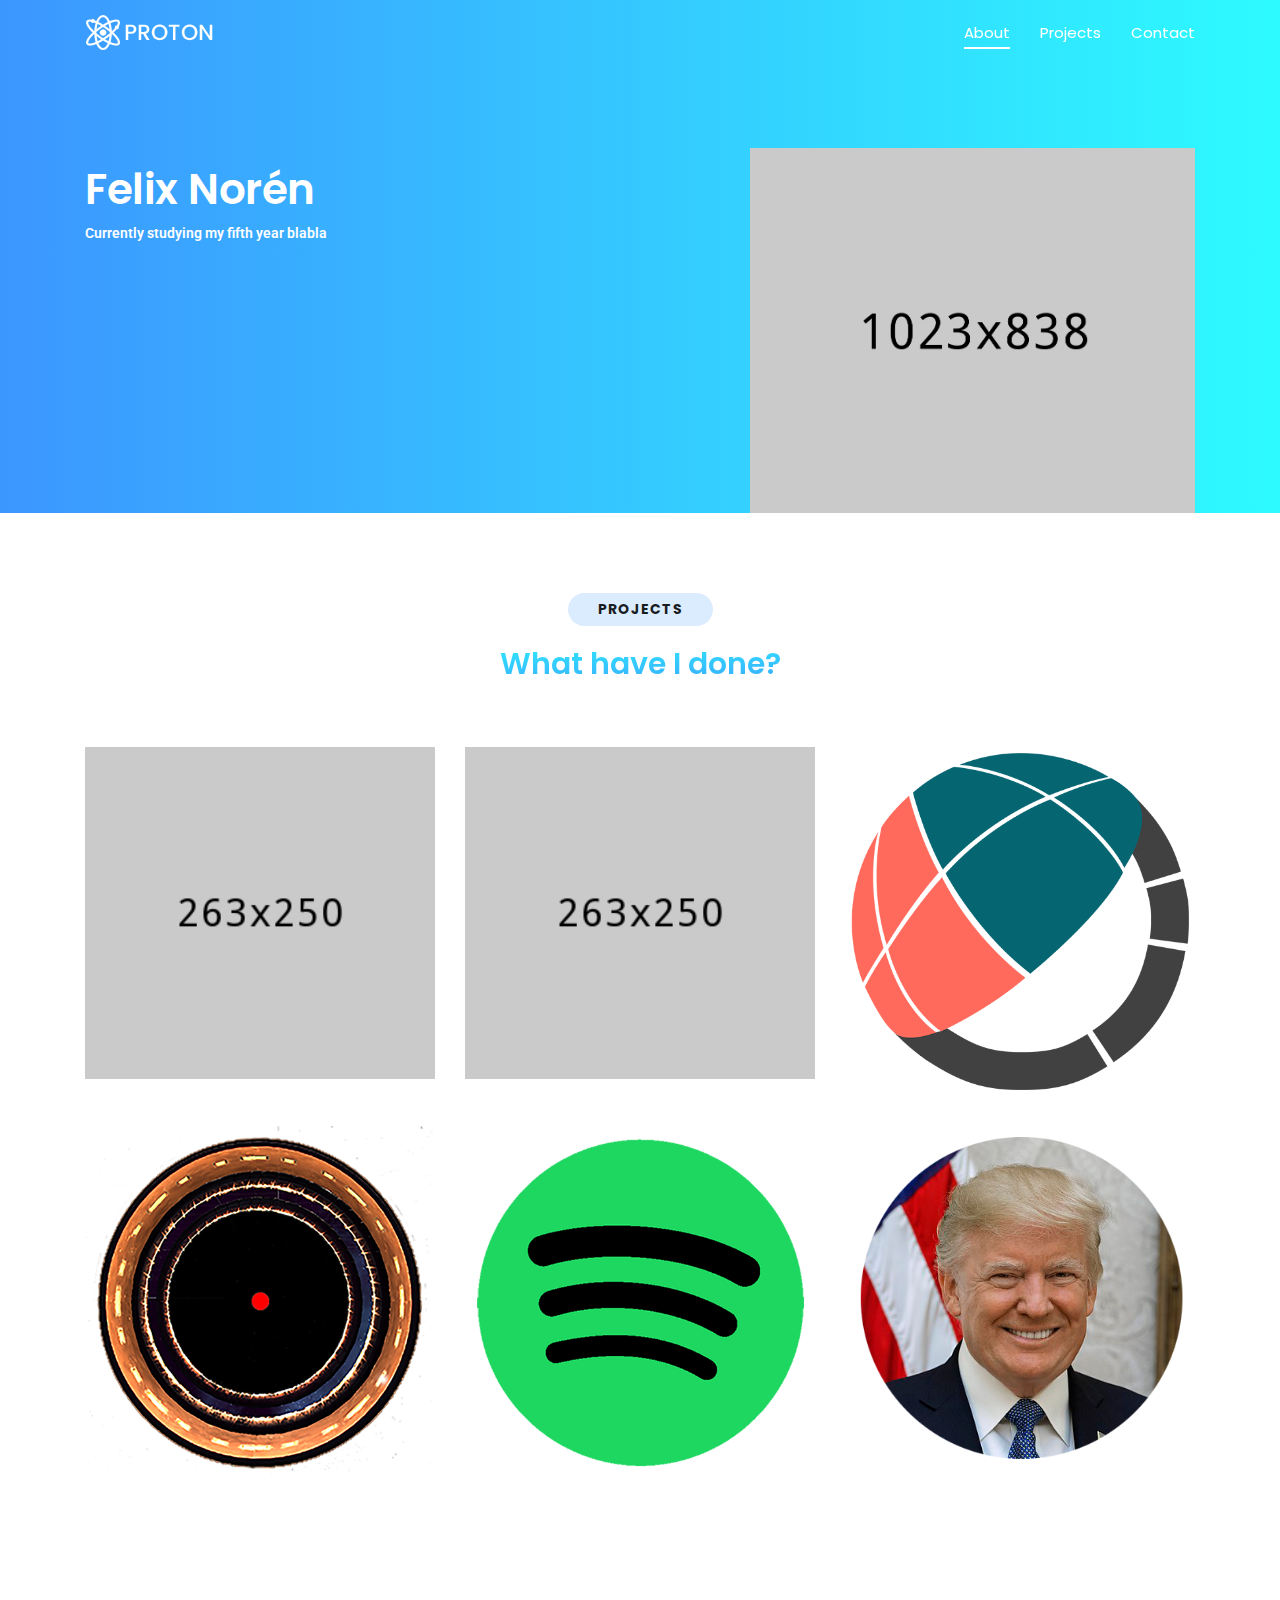
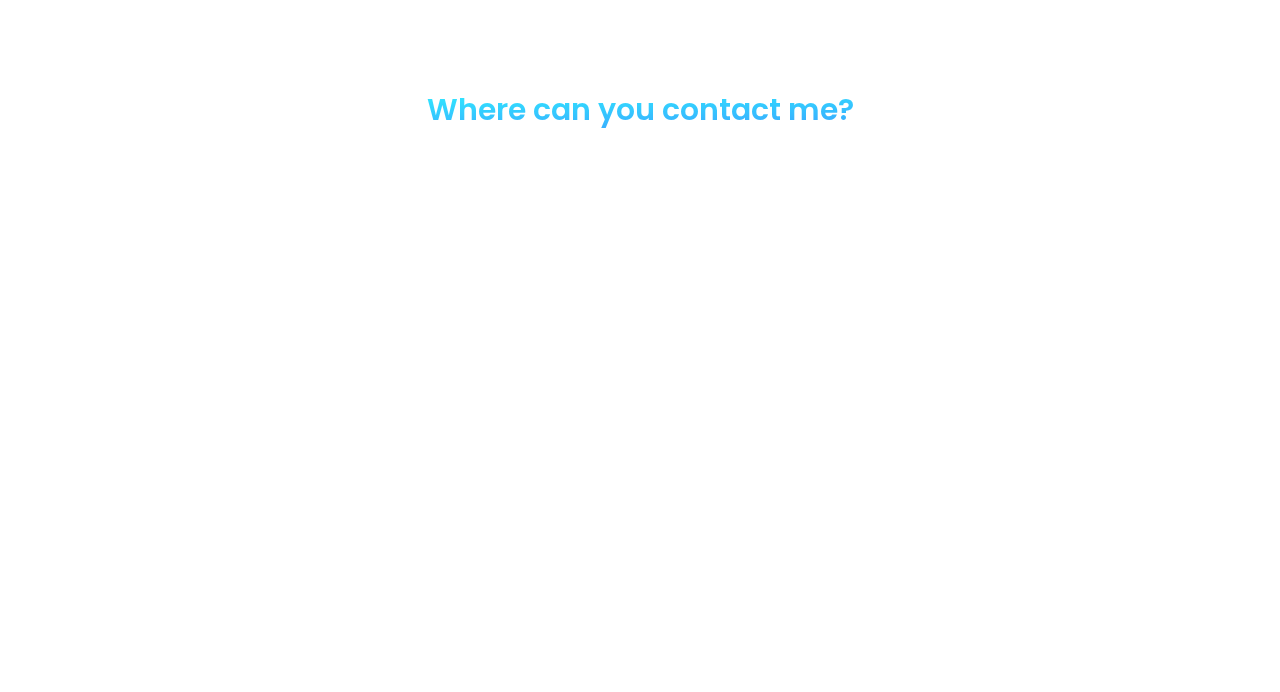
==== index.html @ ae4dd7c2 "First commit" ====
<!DOCTYPE html>
<html lang="en">
  <head>
    <!-- Required meta tags -->
    <meta charset="utf-8">
    <meta name="viewport" content="width=device-width, initial-scale=1, shrink-to-fit=no">
    <meta name="keywords" content="Bootstrap, Landing page, Template, Registration, Landing">
    <meta name="viewport" content="width=device-width, initial-scale=1, maximum-scale=1">
    <meta name="author" content="Grayrids">
    <title>Proton - Bootstrap 4 Template</title>

    <!-- Bootstrap CSS -->
    <link rel="stylesheet" href="css/bootstrap.min.css">
    <link rel="stylesheet" href="css/line-icons.css">
    <link rel="stylesheet" href="css/owl.carousel.css">
    <link rel="stylesheet" href="css/owl.theme.css">
    <link rel="stylesheet" href="css/animate.css">
    <link rel="stylesheet" href="css/magnific-popup.css">
    <link rel="stylesheet" href="css/nivo-lightbox.css">
    <link rel="stylesheet" href="css/main.css">    
    <link rel="stylesheet" href="css/responsive.css">

  </head>
  
  <body>

    <!-- Header Section Start -->
    <header id="home" class="hero-area">    
      <div class="overlay"></div>
      <nav class="navbar navbar-expand-md bg-inverse fixed-top scrolling-navbar">
        <div class="container">
          <a href="index.html" class="navbar-brand"><img src="img/logo.png" alt=""></a>       
          <button class="navbar-toggler" type="button" data-toggle="collapse" data-target="#navbarCollapse" aria-controls="navbarCollapse" aria-expanded="false" aria-label="Toggle navigation">
            <i class="lni-menu"></i>
          </button>
          <div class="collapse navbar-collapse" id="navbarCollapse">
            <ul class="navbar-nav mr-auto w-100 justify-content-end">
              <li class="nav-item">
                <a class="nav-link page-scroll" href="#home">About</a>
              </li>  
              <li class="nav-item">
                <a class="nav-link page-scroll" href="#projects">Projects</a>
              </li>                            
              <li class="nav-item">
                <a class="nav-link page-scroll" href="#contact">Contact</a>
              </li>       
            </ul>
          </div>
        </div>
      </nav>  
      <div class="container">      
        <div class="row space-100">
          <div class="col-lg-7 col-md-12 col-xs-12">
            <div class="contents">
              <h2 class="head-title">Felix Norén
              <p>Currently studying my fifth year blabla</p>
            </div>
          </div>
          <div class="col-lg-5 col-md-12 col-xs-12">
            <div class="intro-img">
              <img src="img/intro.png" alt="">
            </div>            
          </div>
        </div> 
      </div>             
    </header>
    <!-- Header Section End -->

    <!-- project section Start -->
    <section id="projects" class="section">
      <div class="container">
        <div class="section-header">   
          <p class="btn btn-subtitle wow fadeInDown" data-wow-delay="0.2s">Projects</p>       
          <h2 class="section-title">What have I done?</h2>
        </div>
        <div class="row">
          <div class="col-lg-4 col-md-6 col-xs-12">
            <div class="single-project">
              <div class="project-thumb">
                <img src="img/project/project1.jpg" alt="">
              </div>
              <div class="project-details">
                <h4 class="project-title">Smartlog</h4>
              </div>
            </div>
          </div>
          <div class="col-lg-4 col-md-6 col-xs-12">
            <div class="single-project">
              <div class="project-thumb">
                <img src="img/project/project2.jpg" alt="">
              </div>
              <div class="project-details">
                  <h4 class="project-title">Zephyrus</h4>
                  <p>Front-end Developer</p>
              </div>
            </div>
          </div>
          <div class="col-lg-4 col-md-6 col-xs-12">
            <div class="single-project">
              <div class="project-thumb">
                <img src="img/project/missionemission.png" alt="">
              </div>
              <div class="project-details">
                <div class="project-inner">                  
                  <h4 class="project-title">Mission Emission</h4>
                  <p>UI/UX Designer</p>
                </div>
              </div>
            </div>
          </div>
          <div class="col-lg-4 col-md-6 col-xs-12">
              <div class="single-project">
                <div class="project-thumb">
                  <img src="img/project/univrse.png" alt="">
                </div>
                <div class="project-details">
                  <div class="project-inner">
                    <h4 class="project-title">UniVRse</h4>
                    <p>Digital Marketer</p>
                  </div>
                </div>
              </div>
            </div>
          <div class="col-lg-4 col-md-6 col-xs-12">
            <div class="single-project">
              <div class="project-thumb">
                <img src="img/project/spotify.png" alt="">
              </div>
              <div class="project-details">
                <h4 class="project-title">Spotify Groups</h4>
              </div>
            </div>
          </div>
          <div class="col-lg-4 col-md-6 col-xs-12">
            <div class="single-project">
              <div class="project-thumb">
                <img src="img/project/trump.png" alt="">
              </div>
              <div class="project-details">
                <h4 class="project-title">Trump or Dump</h4>
                <p class="project-date">2018</p>
              </div>
            </div>
          </div>
        </div>
      </div>
    </section>
    <!-- project section End -->

    <!-- Services Section Start -->
    <section id="contact" class="section">
      <div class="container">
        <div class="section-header">   
          <p class="btn btn-subtitle wow fadeInDown" data-wow-delay="0.2s">Contact</p>       
          <h2 class="section-title">Where can you contact me?</h2>
        </div>
        <div class="row">
          <div class="col-lg-4 col-md-6 col-xs-12">
            <div class="services-item wow fadeInDown" data-wow-delay="0.2s">
              <div class="icon">
                <i class="lni-star"></i>
              </div>
              <h4>Easy to Use</h4>
              <p>Appropriately implement one-to-one catalysts for change vis-a-vis wireless catalysts for change. Enthusiastically.</p>
            </div>
          </div>
          <div class="col-lg-4 col-md-6 col-xs-12">
            <div class="services-item wow fadeInDown" data-wow-delay="0.4s">
              <div class="icon">
                <i class="lni-pie-chart"></i>
              </div>
              <h4>Business Analysis</h4>
              <p>Appropriately implement one-to-one catalysts for change vis-a-vis wireless catalysts for change. Enthusiastically.</p>
            </div>
          </div>
          <div class="col-lg-4 col-md-6 col-xs-12">
            <div class="services-item wow fadeInDown" data-wow-delay="0.6s">
              <div class="icon">
                <i class="lni-shield"></i>
              </div>
              <h4>Robust Security</h4>
              <p>Appropriately implement one-to-one catalysts for change vis-a-vis wireless catalysts for change. Enthusiastically.</p>
            </div>
          </div>
          <div class="col-lg-4 col-md-6 col-xs-12">
            <div class="services-item wow fadeInDown" data-wow-delay="0.8s">
              <div class="icon">
                <i class="lni-cog"></i>
              </div>
              <h4>Tons of Options</h4>
              <p>Appropriately implement one-to-one catalysts for change vis-a-vis wireless catalysts for change. Enthusiastically.</p>
            </div>
          </div>
          <div class="col-lg-4 col-md-6 col-xs-12">
            <div class="services-item wow fadeInDown" data-wow-delay="1s">
              <div class="icon">
                <i class="lni-cloud-download"></i>
              </div>
              <h4>Free Updates</h4>
              <p>Appropriately implement one-to-one catalysts for change vis-a-vis wireless catalysts for change. Enthusiastically.</p>
            </div>
          </div>
          <div class="col-lg-4 col-md-6 col-xs-12">
            <div class="services-item wow fadeInDown" data-wow-delay="1.2s">
              <div class="icon">
                <i class="lni-headphone-alt"></i>
              </div>
              <h4>24/7 Support</h4>
              <p>Appropriately implement one-to-one catalysts for change vis-a-vis wireless catalysts for change. Enthusiastically.</p>
            </div>
          </div>
        </div>
      </div>
    </section>

    <footer>

      <section class="footer-Content">
        <div class="container">
          <div class="row">
            
          </div>
        </div>
      </section>
    </footer>
 
    <a href="#" class="back-to-top">
      <i class="lni-chevron-up"></i>
    </a> 

    <!-- Preloader -->
    <div id="preloader">
      <div class="loader" id="loader-1"></div>
    </div>
    <!-- End Preloader -->

    <!-- jQuery first, then Tether, then Bootstrap JS. -->
    <script src="js/jquery-min.js"></script>
    <script src="js/popper.min.js"></script>
    <script src="js/bootstrap.min.js"></script>
    <script src="js/owl.carousel.js"></script> 
    <script src="js/jquery.mixitup.js"></script>       
    <script src="js/jquery.nav.js"></script>    
    <script src="js/scrolling-nav.js"></script>    
    <script src="js/jquery.easing.min.js"></script>     
    <script src="js/wow.js"></script>   
    <script src="js/jquery.counterup.min.js"></script>     
    <script src="js/nivo-lightbox.js"></script>     
    <script src="js/jquery.magnific-popup.min.js"></script>     
    <script src="js/waypoints.min.js"></script>     
    <script src="js/form-validator.min.js"></script>
    <script src="js/contact-form-script.js"></script>   
    <script src="js/main.js"></script>
    
  </body>
</html>
---- css/line-icons.css ----
@font-face {
  font-family: 'LineIcons';
  src:  url('../fonts/LineIcons.eot?ibaccn');
  src:  url('../fonts/LineIcons.eot?ibaccn#iefix') format('embedded-opentype'),
    url('../fonts/LineIcons.ttf?ibaccn') format('truetype'),
    url('../fonts/LineIcons.woff?ibaccn') format('woff'),
    url('../fonts/LineIcons.svg?ibaccn#LineIcons') format('svg');
  font-weight: normal;
  font-style: normal;
}

[class^="lni-"], [class*=" lni-"] {
  /* use !important to prevent issues with browser extensions that change fonts */
  font-family: 'LineIcons' !important;
  speak: none;
  font-style: normal;
  font-weight: normal;
  font-variant: normal;
  text-transform: none;
  line-height: 1;

  /* Better Font Rendering =========== */
  -webkit-font-smoothing: antialiased;
  -moz-osx-font-smoothing: grayscale;
}

.lni-add-files:before {
  content: "\e900";
}
.lni-agenda:before {
  content: "\e901";
}
.lni-alarm-clock:before {
  content: "\e902";
}
.lni-alarm:before {
  content: "\e903";
}
.lni-amazon:before {
  content: "\e904";
}
.lni-amex:before {
  content: "\e905";
}
.lni-anchor:before {
  content: "\e906";
}
.lni-android:before {
  content: "\e907";
}
.lni-angle-double-down:before {
  content: "\e908";
}
.lni-angle-double-left:before {
  content: "\e909";
}
.lni-angle-double-right:before {
  content: "\e90a";
}
.lni-angle-double-up:before {
  content: "\e90b";
}
.lni-apartment:before {
  content: "\e90c";
}
.lni-apple:before {
  content: "\e90d";
}
.lni-archive:before {
  content: "\e90e";
}
.lni-arrow-down-circle:before {
  content: "\e90f";
}
.lni-arrow-down:before {
  content: "\e910";
}
.lni-arrow-left-circle:before {
  content: "\e911";
}
.lni-arrow-left:before {
  content: "\e912";
}
.lni-arrow-right-circle:before {
  content: "\e913";
}
.lni-arrow-right:before {
  content: "\e914";
}
.lni-arrow-top-left:before {
  content: "\e915";
}
.lni-arrow-top-right:before {
  content: "\e916";
}
.lni-arrow-up-circle:before {
  content: "\e917";
}
.lni-arrow-up:before {
  content: "\e918";
}
.lni-arrows-horizontal:before {
  content: "\e919";
}
.lni-arrows-vertical:before {
  content: "\e91a";
}
.lni-ban:before {
  content: "\e91b";
}
.lni-bar-chart:before {
  content: "\e91c";
}
.lni-basketball:before {
  content: "\e91d";
}
.lni-behance:before {
  content: "\e91e";
}
.lni-bi-cycle:before {
  content: "\e91f";
}
.lni-bitbucket:before {
  content: "\e920";
}
.lni-bitcoin:before {
  content: "\e921";
}
.lni-blackboard:before {
  content: "\e922";
}
.lni-bluetooth:before {
  content: "\e923";
}
.lni-bold:before {
  content: "\e924";
}
.lni-bolt-alt:before {
  content: "\e925";
}
.lni-bolt:before {
  content: "\e926";
}
.lni-book:before {
  content: "\e927";
}
.lni-bookmark-alt:before {
  content: "\e928";
}
.lni-bookmark:before {
  content: "\e929";
}
.lni-briefcase:before {
  content: "\e92a";
}
.lni-brush-alt:before {
  content: "\e92b";
}
.lni-brush:before {
  content: "\e92c";
}
.lni-bubble:before {
  content: "\e92d";
}
.lni-bug:before {
  content: "\e92e";
}
.lni-bulb:before {
  content: "\e92f";
}
.lni-bullhorn:before {
  content: "\e930";
}
.lni-bus:before {
  content: "\e931";
}
.lni-calendar:before {
  content: "\e932";
}
.lni-camera:before {
  content: "\e933";
}
.lni-car:before {
  content: "\e934";
}
.lni-cart-full:before {
  content: "\e935";
}
.lni-cart:before {
  content: "\e936";
}
.lni-check-box:before {
  content: "\e937";
}
.lni-check-mark-circle:before {
  content: "\e938";
}
.lni-chevron-down-circle:before {
  content: "\e939";
}
.lni-chevron-down:before {
  content: "\e93a";
}
.lni-chevron-left-circle:before {
  content: "\e93b";
}
.lni-chevron-left:before {
  content: "\e93c";
}
.lni-chevron-right-circle:before {
  content: "\e93d";
}
.lni-chevron-right:before {
  content: "\e93e";
}
.lni-chevron-up-circle:before {
  content: "\e93f";
}
.lni-chevron-up:before {
  content: "\e940";
}
.lni-chrome:before {
  content: "\e941";
}
.lni-circle-minus:before {
  content: "\e942";
}
.lni-clipboard:before {
  content: "\e943";
}
.lni-close:before {
  content: "\e944";
}
.lni-cloud-check:before {
  content: "\e945";
}
.lni-cloud-download:before {
  content: "\e946";
}
.lni-cloud-sync:before {
  content: "\e947";
}
.lni-cloud-upload:before {
  content: "\e948";
}
.lni-cloud:before {
  content: "\e949";
}
.lni-code:before {
  content: "\e94a";
}
.lni-coffee-cup:before {
  content: "\e94b";
}
.lni-cog:before {
  content: "\e94c";
}
.lni-color-pallet:before {
  content: "\e94d";
}
.lni-comment-reply-alt:before {
  content: "\e94e";
}
.lni-comments-alt:before {
  content: "\e94f";
}
.lni-comments:before {
  content: "\e950";
}
.lni-construction:before {
  content: "\e951";
}
.lni-control-panel:before {
  content: "\e952";
}
.lni-crop:before {
  content: "\e953";
}
.lni-cross-circle:before {
  content: "\e954";
}
.lni-crown:before {
  content: "\e955";
}
.lni-css3:before {
  content: "\e956";
}
.lni-cup:before {
  content: "\e957";
}
.lni-cut:before {
  content: "\e958";
}
.lni-dashboard:before {
  content: "\e959";
}
.lni-database:before {
  content: "\e95a";
}
.lni-dinner:before {
  content: "\e95b";
}
.lni-direction-alt:before {
  content: "\e95c";
}
.lni-direction-ltr:before {
  content: "\e95d";
}
.lni-direction-rtl:before {
  content: "\e95e";
}
.lni-direction:before {
  content: "\e95f";
}
.lni-display:before {
  content: "\e960";
}
.lni-download:before {
  content: "\e961";
}
.lni-drop:before {
  content: "\e962";
}
.lni-dropbox:before {
  content: "\e963";
}
.lni-drupal:before {
  content: "\e964";
}
.lni-emoji-neutral:before {
  content: "\e965";
}
.lni-emoji-sad:before {
  content: "\e966";
}
.lni-emoji-smile:before {
  content: "\e967";
}
.lni-empty-file:before {
  content: "\e968";
}
.lni-enter:before {
  content: "\e969";
}
.lni-envelope:before {
  content: "\e96a";
}
.lni-eraser:before {
  content: "\e96b";
}
.lni-exit-down:before {
  content: "\e96c";
}
.lni-exit-up:before {
  content: "\e96d";
}
.lni-exit:before {
  content: "\e96e";
}
.lni-eye:before {
  content: "\e96f";
}
.lni-facebook-filled:before {
  content: "\e970";
}
.lni-facebook:before {
  content: "\e971";
}
.lni-files:before {
  content: "\e972";
}
.lni-film-play:before {
  content: "\e973";
}
.lni-firefox:before {
  content: "\e974";
}
.lni-flag-alt:before {
  content: "\e975";
}
.lni-flag-cubic:before {
  content: "\e976";
}
.lni-flag:before {
  content: "\e977";
}
.lni-folder:before {
  content: "\e978";
}
.lni-frame-contract:before {
  content: "\e979";
}
.lni-frame-expand:before {
  content: "\e97a";
}
.lni-full-screen:before {
  content: "\e97b";
}
.lni-funnel:before {
  content: "\e97c";
}
.lni-gallery:before {
  content: "\e97d";
}
.lni-game:before {
  content: "\e97e";
}
.lni-gift:before {
  content: "\e97f";
}
.lni-git:before {
  content: "\e980";
}
.lni-github:before {
  content: "\e981";
}
.lni-google-plus:before {
  content: "\e982";
}
.lni-graduation:before {
  content: "\e983";
}
.lni-grid-alt:before {
  content: "\e984";
}
.lni-grid:before {
  content: "\e985";
}
.lni-hammer:before {
  content: "\e986";
}
.lni-hand:before {
  content: "\e987";
}
.lni-harddrive:before {
  content: "\e988";
}
.lni-headphone-alt:before {
  content: "\e989";
}
.lni-headphone:before {
  content: "\e98a";
}
.lni-heart-filled:before {
  content: "\e98b";
}
.lni-heart-pulse:before {
  content: "\e98c";
}
.lni-heart:before {
  content: "\e98d";
}
.lni-help:before {
  content: "\e98e";
}
.lni-highlight-alt:before {
  content: "\e98f";
}
.lni-highlight:before {
  content: "\e990";
}
.lni-hmage:before {
  content: "\e991";
}
.lni-hobile:before {
  content: "\e992";
}
.lni-home:before {
  content: "\e993";
}
.lni-hourglass:before {
  content: "\e994";
}
.lni-html5:before {
  content: "\e995";
}
.lni-inbox:before {
  content: "\e996";
}
.lni-indent-decrease:before {
  content: "\e997";
}
.lni-indent-increase:before {
  content: "\e998";
}
.lni-Infinite:before {
  content: "\e999";
}
.lni-information:before {
  content: "\e99a";
}
.lni-instagram-filled:before {
  content: "\e99b";
}
.lni-instagram:before {
  content: "\e99c";
}
.lni-italic:before {
  content: "\e99d";
}
.lni-joomla:before {
  content: "\e99e";
}
.lni-key:before {
  content: "\e99f";
}
.lni-keyboard:before {
  content: "\e9a0";
}
.lni-laptop-phone:before {
  content: "\e9a1";
}
.lni-laptop:before {
  content: "\e9a2";
}
.lni-layers:before {
  content: "\e9a3";
}
.lni-layout:before {
  content: "\e9a4";
}
.lni-leaf:before {
  content: "\e9a5";
}
.lni-licencse:before {
  content: "\e9a6";
}
.lni-line-dashed:before {
  content: "\e9a7";
}
.lni-line-dotted:before {
  content: "\e9a8";
}
.lni-line-double:before {
  content: "\e9a9";
}
.lni-line-spacing:before {
  content: "\e9aa";
}
.lni-link:before {
  content: "\e9ab";
}
.lni-linkedin-fill:before {
  content: "\e9ac";
}
.lni-linkedin:before {
  content: "\e9ad";
}
.lni-list:before {
  content: "\e9ae";
}
.lni-lock:before {
  content: "\e9af";
}
.lni-magnet:before {
  content: "\e9b0";
}
.lni-magnifier:before {
  content: "\e9b1";
}
.lni-map-marker:before {
  content: "\e9b2";
}
.lni-map:before {
  content: "\e9b3";
}
.lni-mastercard:before {
  content: "\e9b4";
}
.lni-medall-alt:before {
  content: "\e9b5";
}
.lni-medall:before {
  content: "\e9b6";
}
.lni-medium:before {
  content: "\e9b7";
}
.lni-menu-circle:before {
  content: "\e9b8";
}
.lni-menu:before {
  content: "\e9b9";
}
.lni-mic:before {
  content: "\e9ba";
}
.lni-microphone:before {
  content: "\e9bb";
}
.lni-minus:before {
  content: "\e9bc";
}
.lni-mobile:before {
  content: "\e9bd";
}
.lni-more-alt:before {
  content: "\e9be";
}
.lni-more:before {
  content: "\e9bf";
}
.lni-mouse:before {
  content: "\e9c0";
}
.lni-move:before {
  content: "\e9c1";
}
.lni-music:before {
  content: "\e9c2";
}
.lni-notepad:before {
  content: "\e9c3";
}
.lni-package:before {
  content: "\e9c4";
}
.lni-page-break:before {
  content: "\e9c5";
}
.lni-paint-bucket:before {
  content: "\e9c6";
}
.lni-paint-roller:before {
  content: "\e9c7";
}
.lni-paperclip:before {
  content: "\e9c8";
}
.lni-paypal:before {
  content: "\e9c9";
}
.lni-pencil-alt:before {
  content: "\e9ca";
}
.lni-pencil:before {
  content: "\e9cb";
}
.lni-phone-handset:before {
  content: "\e9cc";
}
.lni-phone:before {
  content: "\e9cd";
}
.lni-pie-chart:before {
  content: "\e9ce";
}
.lni-pilcrow:before {
  content: "\e9cf";
}
.lni-pin-alt:before {
  content: "\e9d0";
}
.lni-pin-corner:before {
  content: "\e9d1";
}
.lni-pin:before {
  content: "\e9d2";
}
.lni-pinterest:before {
  content: "\e9d3";
}
.lni-playstore:before {
  content: "\e9d4";
}
.lni-plug:before {
  content: "\e9d5";
}
.lni-plus:before {
  content: "\e9d6";
}
.lni-pointer-down:before {
  content: "\e9d7";
}
.lni-pointer-left:before {
  content: "\e9d8";
}
.lni-pointer-right:before {
  content: "\e9d9";
}
.lni-pointer-up:before {
  content: "\e9da";
}
.lni-pointer:before {
  content: "\e9db";
}
.lni-power-switch:before {
  content: "\e9dc";
}
.lni-printer:before {
  content: "\e9dd";
}
.lni-pulse:before {
  content: "\e9de";
}
.lni-question-circle:before {
  content: "\e9df";
}
.lni-quora:before {
  content: "\e9e0";
}
.lni-reddit:before {
  content: "\e9e1";
}
.lni-reload:before {
  content: "\e9e2";
}
.lni-reply:before {
  content: "\e9e3";
}
.lni-rocket:before {
  content: "\e9e4";
}
.lni-rss-feed:before {
  content: "\e9e5";
}
.lni-ruler-alt:before {
  content: "\e9e6";
}
.lni-ruler-pencil:before {
  content: "\e9e7";
}
.lni-ruler:before {
  content: "\e9e8";
}
.lni-save-alt:before {
  content: "\e9e9";
}
.lni-save:before {
  content: "\e9ea";
}
.lni-search:before {
  content: "\e9eb";
}
.lni-select:before {
  content: "\e9ec";
}
.lni-share-alt:before {
  content: "\e9ed";
}
.lni-share:before {
  content: "\e9ee";
}
.lni-shield:before {
  content: "\e9ef";
}
.lni-shift-left:before {
  content: "\e9f0";
}
.lni-shift-right:before {
  content: "\e9f1";
}
.lni-shortcode:before {
  content: "\e9f2";
}
.lni-signal:before {
  content: "\e9f3";
}
.lni-slice:before {
  content: "\e9f4";
}
.lni-sort-alpha-asc:before {
  content: "\e9f5";
}
.lni-sort-amount-asc:before {
  content: "\e9f6";
}
.lni-soundcloud:before {
  content: "\e9f7";
}
.lni-spellcheck:before {
  content: "\e9f8";
}
.lni-spotify:before {
  content: "\e9f9";
}
.lni-spray:before {
  content: "\e9fa";
}
.lni-stamp:before {
  content: "\e9fb";
}
.lni-star-empty:before {
  content: "\e9fc";
}
.lni-star-filled:before {
  content: "\e9fd";
}
.lni-star-half:before {
  content: "\e9fe";
}
.lni-star:before {
  content: "\e9ff";
}
.lni-stats-down:before {
  content: "\ea00";
}
.lni-stats-up:before {
  content: "\ea01";
}
.lni-strikethrough:before {
  content: "\ea02";
}
.lni-stripe:before {
  content: "\ea03";
}
.lni-support:before {
  content: "\ea04";
}
.lni-tab:before {
  content: "\ea05";
}
.lni-tag:before {
  content: "\ea06";
}
.lni-target:before {
  content: "\ea07";
}
.lni-teabag:before {
  content: "\ea08";
}
.lni-text-align-right:before {
  content: "\ea09";
}
.lni-text-align-center:before {
  content: "\ea0a";
}
.lni-text-align-justify:before {
  content: "\ea0b";
}
.lni-text-align-left:before {
  content: "\ea0c";
}
.lni-text-format-remove:before {
  content: "\ea0d";
}
.lni-text-format:before {
  content: "\ea0e";
}
.lni-text-size:before {
  content: "\ea0f";
}
.lni-thought:before {
  content: "\ea10";
}
.lni-thumbs-down:before {
  content: "\ea11";
}
.lni-thumbs-up:before {
  content: "\ea12";
}
.lni-ticket-alt:before {
  content: "\ea13";
}
.lni-ticket:before {
  content: "\ea14";
}
.lni-timer:before {
  content: "\ea15";
}
.lni-train:before {
  content: "\ea16";
}
.lni-trash:before {
  content: "\ea17";
}
.lni-tshirt:before {
  content: "\ea18";
}
.lni-twitter-filled:before {
  content: "\ea19";
}
.lni-twitter:before {
  content: "\ea1a";
}
.lni-underline:before {
  content: "\ea1b";
}
.lni-unlink:before {
  content: "\ea1c";
}
.lni-unlock:before {
  content: "\ea1d";
}
.lni-upload:before {
  content: "\ea1e";
}
.lni-user:before {
  content: "\ea1f";
}
.lni-users:before {
  content: "\ea20";
}
.lni-vector:before {
  content: "\ea21";
}
.lni-video:before {
  content: "\ea22";
}
.lni-visa:before {
  content: "\ea23";
}
.lni-volume-high:before {
  content: "\ea24";
}
.lni-volume-low:before {
  content: "\ea25";
}
.lni-volume-medium:before {
  content: "\ea26";
}
.lni-volume-mute:before {
  content: "\ea27";
}
.lni-wallet:before {
  content: "\ea28";
}
.lni-warning:before {
  content: "\ea29";
}
.lni-wheelchair:before {
  content: "\ea2a";
}
.lni-wordpress-filled:before {
  content: "\ea2b";
}
.lni-wordpress:before {
  content: "\ea2c";
}
.lni-world-alt:before {
  content: "\ea2d";
}
.lni-world:before {
  content: "\ea2e";
}
.lni-write:before {
  content: "\ea2f";
}
.lni-zip:before {
  content: "\ea30";
}
.lni-zoom-in:before {
  content: "\ea31";
}
.lni-zoom-out:before {
  content: "\ea32";
}
---- css/main.css ----
@import url("https://fonts.googleapis.com/css?family=Poppins:400,600|Roboto");

body {
  font-family: 'Roboto', sans-serif;
  color: #a0a6ad;
  font-size: 14px;
  font-weight: 400;
  background: #fff;
  overflow-x: hidden;
}

html {
  overflow-x: hidden;
}

p {
  font-size: 14px;
  color: #a0a6ad;
  line-height: 26px;
  font-family: 'Roboto', sans-serif;
  margin-bottom: 0;
}

h2 {
  font-family: 'Poppins', sans-serif;
  font-size: 90px;
  font-weight: 700;
  color: #ffffff;
}

h4 {
  font-family: 'Poppins', sans-serif;
  font-size: 40px;
  font-weight: 700;
  color: #191c1e;
}


.section {
  padding: 80px 0 65px;
}

.section-header {
  margin-bottom: 50px;
  text-align: center;
  position: relative;
}

.section-header .section-title {
  font-size: 30px;
  margin-bottom: 20px;
  font-family: 'Poppins', sans-serif;
  font-weight: 600;
  -webkit-background-clip: text;
  -webkit-text-fill-color: transparent;
  background-clip: text;
  -webkit-text-fill-color: transparent;
  background-color: #2dfbff;
  background-image: -webkit-linear-gradient(bottom right, #3c96ff, #2dfbff);
  background-image: -o-linear-gradient(bottom right, #3c96ff, #2dfbff);
  background-image: linear-gradient(to top left, #3c96ff, #2dfbff);
  position: relative;
}

.btn {
  font-size: 14px;
  padding: 10px 30px;
  border-radius: 30px;
  font-family: 'Poppins', sans-serif;
  letter-spacing: 1px;
  font-weight: 600;
  color: #fff;
  border: none;
  text-transform: uppercase;
  -webkit-transition: all 0.3s ease-in-out;
  -moz-transition: all 0.3s ease-in-out;
  -o-transition: all 0.3s ease-in-out;
  transition: all 0.3s ease-in-out;
  display: inline-block;
}


.btn-subtitle {
  color: #191c1e;
  font-family: 'Poppins', sans-serif;
  background: #dbecff;
  text-align: center;
  border-radius: 30px;
  padding: 6px 30px;
  text-transform: uppercase;
  font-weight: 700;
  margin-bottom: 20px;
  font-size: 14px;
}

#preloader {
  position: fixed;
  top: 0;
  left: 0;
  right: 0;
  bottom: 0;
  background-color: #fff;
  z-index: 9999999;
}

.loader {
  top: 50%;
  width: 50px;
  height: 50px;
  border-radius: 100%;
  position: relative;
  margin: 0 auto;
}

#loader-1:before, #loader-1:after {
  content: "";
  position: absolute;
  top: -10px;
  left: -10px;
  width: 100%;
  height: 100%;
  border-radius: 100%;
  border: 7px solid transparent;
  border-top-color: #3c9cfd;
}

#loader-1:before {
  z-index: 100;
  animation: spin 2s infinite;
}

#loader-1:after {
  border: 7px solid #fafafa;
}

@keyframes spin {
  0% {
    -webkit-transform: rotate(0deg);
    -ms-transform: rotate(0deg);
    -o-transform: rotate(0deg);
    transform: rotate(0deg);
  }
  100% {
    -webkit-transform: rotate(360deg);
    -ms-transform: rotate(360deg);
    -o-transform: rotate(360deg);
    transform: rotate(360deg);
  }
}

/* ========================================================================== 
   Scroll To Up 
   ========================================================================== */
.back-to-top {
  display: none;
  position: fixed;
  bottom: 18px;
  right: 15px;
  width: 45px;
  height: 45px;
  line-height: 50px;
  cursor: pointer;
  text-align: center;
  border-radius: 4px;
  background-color: white;
  box-shadow: 0px 8px 9px 0px rgba(96, 94, 94, 0.17);
}

.back-to-top i {
  background: linear-gradient(to right, #3c96ff 0%, #2dfbff 100%);
  -webkit-background-clip: text;
  background-clip: text;
  font-size: 20px;
  -webkit-transition: all 0.3s ease-in-out;
  -moz-transition: all 0.3s ease-in-out;
  -o-transition: all 0.3s ease-in-out;
  transition: all 0.3s ease-in-out;
}

/* ==========================================================================
   Navbar Style
   ========================================================================== */
.logo-menu a {
  font-size: 20px;
  color: #fff;
}

.menu-bg {
  background: -webkit-linear-gradient(left, #3c96ff 0%, #2dfbff 100%) !important;
  background: linear-gradient(to right, #3c96ff 0%, #2dfbff 100%) !important;
  box-shadow: 0 0 7px 1px rgba(0, 0, 0, 0.1);
  z-index: 9999;
  padding: 5px;
}

.menu-bg .menu-button {
  top: 0;
}

.menu-bg .menu-button:hover {
  cursor: pointer;
  color: #3c9cfd;
}



.menu-bg .navbar-nav .nav-link {
  color: #ffffff !important;
}

.menu-bg .navbar-nav .nav-link:hover {
  color: #ffffff !important;
}

.menu-bg .navbar-nav {
  color: #ffffff !important;
}

.navbar-expand-md .navbar-nav .nav-link {
  color: #fff;
  font-size: 15px;
  padding: 5px 0px;
  margin-left: 30px;
  font-family: 'Poppins', sans-serif;
  position: relative;
}

.navbar-expand-md .navbar-nav .nav-link:before {
  content: '';
  position: absolute;
  bottom: 0;
  left: 0;
  width: 0;
  height: 2px;
  background: #ffffff;
  -webkit-transition: 0.3s;
  -moz-transition: 0.3s;
  transition: 0.3s;
}

.navbar-expand-md .navbar-nav .active::before,
.navbar-expand-md .navbar-nav .nav-link:hover::before {
  width: 100%;
}

.navbar-brand {
  color: #fff;
}

.navbar-expand-md .navbar-nav .nav-link:focus,
.navbar-expand-md .navbar-nav .nav-link:hover,
.navbar-expand-md .navbar-nav .nav-link:hover:before {
  color: #ffffff;
}

.navbar-expand-md .navbar-nav .active > .nav-link,
.navbar-expand-md .navbar-nav .nav-link.active,
.navbar-expand-md .navbar-nav .nav-link.active:before,
.navbar-expand-md .navbar-nav .nav-link.open,
.navbar-expand-md .navbar-nav .open > .nav-link {
  color: #ffffff;
}

.navbar-expand-md .navbar-toggler {
  background: transparent;
  border: 1px solid #fff;
  border-radius: 3px;
  margin: 5px;
  cursor: pointer;
  float: right;
}

.navbar-expand-md .navbar-toggler i {
  color: #fff !important;
}

.navbar-expand-md .navbar-toggler:focus {
  outline: none;
}


.hero-area {
  background: #3c96ff;
  background-size: cover;
  color: #fff;
  overflow: hidden;
  position: relative;
}

.hero-area .overlay {
  position: absolute;
  width: 100%;
  height: 100%;
  top: 0px;
  left: 0px;
  background-image: -moz-linear-gradient(0deg, #3c96ff 0%, #2dfbff 100%);
  background-image: -webkit-linear-gradient(0deg, #3c96ff 0%, #2dfbff 100%);
  background-image: -ms-linear-gradient(0deg, #3c96ff 0%, #2dfbff 100%);
}

.hero-area .contents {
  padding: 160px 0 140px;
}

.hero-area .contents h2 {
  color: #fff;
  font-size: 42px;
  font-weight: 600;
  line-height: 60px;
  margin-bottom: 25px;
}

.hero-area .contents p {
  color: #fff;
  font-size: 14px;
  line-height: 26px;
}


.hero-area .intro-img {
  padding: 148px 0 0px;
}

.hero-area .intro-img img {
  display: block;
  height: auto;
  max-width: 100%;
}

/* Services Item */
.services-item {
  padding: 15px;
  background: #fff;
  position: relative;
  transition: all 0.3s ease-in-out;
  -moz-transition: all 0.3s ease-in-out;
  -webkit-transition: all 0.3s ease-in-out;
  -o-transition: all 0.3s ease-in-out;
}

.services-item .icon {
  margin-bottom: 20px;
}

.services-item .icon i {
  font-size: 42px;
  line-height: 60px;
  background: linear-gradient(to right, #3c96ff 0%, #2dfbff 100%);
  -webkit-background-clip: text;
  background-clip: text;
  -webkit-text-fill-color: transparent;
  transition: all 0.3s ease-in-out;
  -moz-transition: all 0.3s ease-in-out;
  -webkit-transition: all 0.3s ease-in-out;
  -o-transition: all 0.3s ease-in-out;
}

.services-item h4 {
  font-size: 18px;
  font-weight: 600;
  margin-bottom: 15px;
}

.services-item p {
  margin: 0;
}

.single-project:hover .project-details {
  opacity: 1;
}

.single-project {
  position: relative;
  margin: 15px 0;
  border-radius: 4px;
  -webkit-transition: 300ms ease-in-out;
  transition: 300ms ease-in-out;
  border-radius: 0px;
  overflow: hidden;
}

.project-details{
  width: 100%;
  height:150px;
  background-color: rgba(83,83,83,1);
  position: absolute;
  left:0px;
  bottom:0px;
  transition: .5s;
  transform: translateY(150px);
  /* transform: translateY(0px); */
  box-sizing: border-box;
  padding: 25px 20px 20px 20px;
}

.project-thumb {
  width:100%;
  height:100%;
  position: absolute;
  left:0px;
  top:0px;
  background-size: cover;
  background-position: center;
  transition: .5s;
}

.single-project .project-thumb {
  position: relative;
}

.single-project:hover .project-thumb {
  transform: translateY(-150px)!important;
  /* opacity:.1!important; */
}

.single-project:hover .project-details{
  -webkit-transform: translateY(-100px);
  transform: translateY(-100px);
  box-shadow: 0px 0px 16px rgba(131, 131, 131, 0.35);
}

.single-project:hover .project-details {
  transform: translateY(0px);
  background-color: rgb(83, 83, 83);
  /* opacity:.1!important; */
}

.single-project img {
  width: 100%;
}

.single-project .project-inner {
  -webkit-transition: 0.5s;
  transition: 0.5s;
}


.single-project .project-details {
  padding: 20px;
  width: 100%;
  text-align: left;
  -webkit-transition: 0.5s;
  -moz-transition: 0.5s;
  transition: 0.5s;
}

.single-project .project-details .project-title {
  margin-bottom: 5px;
  font-size: 25px;
  color: #ffffff;
}

.project-date {
  font-size: 18px;
  color: #ffffff;
}
.single-project .project-details p {
  font-size: 14px;
  margin-bottom: 0px;
}
---- css/responsive.css ----
@media (min-width: 768px) and (max-width: 1024px) {
  .section {
    padding: 60px 0 45px;
  }
  .section-header .section-title {
    font-size: 22px;
  }
  .block-title {
    font-size: 16px;
  }
  #hero-area .contents {
    padding: 90px 0 20px;
  }
  .hero-area-2 .contents h2 {
    font-size: 30px;
    line-height: 36px;
  }
  .btn-trial {
    padding: 5px 9px;
    margin-left: 18px;
    font-size: 13px;
    text-transform: capitalize;
    margin-top: 5px;
  }
  .intro-img {
    padding: 90px 0;
  }
  .contents .head-title {
    font-size: 30px !important;
    line-height: 42px;
  }
  .navbar-expand-md .navbar-nav .nav-link {
    padding: 12px 5px;
    font-size: 13px;
    margin-left: 15px;
  }
  #carousel-area .carousel-item .carousel-caption h2 {
    font-size: 22px;
  }
  #carousel-area .carousel-agency .carousel-caption h2 {
    font-size: 40px;
    line-height: 48px;
  }
  .text-wrapper h3 {
    font-size: 24px;
  }
  #download .download-wrapper {
    padding: 0;
  }
  #download .download-wrapper .download-text h4 {
    font-size: 22px;
  }
  #blog .blog-item-wrapper {
    margin-bottom: 30px;
  }
  #blog .blog-item-text h3 {
    font-size: 14px;
  }
  #download .btn {
    margin: 20px 5px;
  }
  #counter .counter-text h3 {
    font-size: 20px;
  }
  #counter .counter-box {
    padding: 15px 20px;
  }
  #counter .counter-box p {
    font-size: 16px;
  }
  #counter .counter-box p {
    font-size: 14px;
  }
  #counter .counter-box h3 {
    font-size: 40px;
  }
  .back-to-top {
    bottom: 55px;
  }
}

/* only small tablets */
@media (min-width: 768px) and (max-width: 991px) {
  .navbar-brand img {
    width: 80px;
  }
  .navbar-expand-md .navbar-nav .nav-link {
    padding: 8px 5px;
    margin-left: 5px;
  }
  .hero-area .contents {
    padding: 100px 0 20px;
  }
  .hero-area-2 .contents h2 {
    line-height: 42px;
    font-size: 26px;
  }
  .hero-area-2 .contents {
    padding-bottom: 0px;
  }
  .hero-area-2 .intro-img {
    padding: 20px 0px 0px;
  }
  .intro-img {
    padding: 0;
  }
  .btn-trial {
    padding: 4px 8px;
    margin-left: 18px;
    font-size: 12px;
    text-transform: capitalize;
    margin-top: 6px;
  }
  #features-two .img-thumb {
    margin: 30px 0;
  }
  .text-wrapper h3 {
    font-size: 18px;
  }
  .pricing-table .price {
    padding: 15px;
  }
  #download .download-wrapper .download-text h4 {
    font-size: 18px;
  }
  #download .btn {
    margin: 12px 0px 0px 0px;
    padding: 5px 15px;
    font-size: 12px;
  }
  .single-team {
    margin-bottom: 30px;
  }
  .widget {
    margin-top: 30px;
  }
  #counter .counter-box h3 {
    font-size: 40px;
  }
  .contact-info_area {
    margin-top: 15px;
  }
  #about .about-content {
    margin-top: 20px;
  }
  #carousel-screen {
    width: 100% !important;
  }
  .back-to-top {
    bottom: 55px;
  }
}

@media only screen and (max-width: 767px) {
  .section {
    padding: 60px 0 45px;
  }
  .hero-area .contents {
    padding: 100px 0 20px;
  }
  .hero-area .contents h2 {
    font-size: 22px;
    line-height: 30px;
    margin-bottom: 15px;
  }
  .hero-area-2 .contents h2 {
    font-size: 24px;
    line-height: 36px;
  }
  .hero-area-2 .contents {
    padding-bottom: 0px;
  }
  .hero-area-2 .intro-img {
    padding: 20px 0px 0px;
  }
  .hero-area .intro-img {
    padding: 60px 0 0;
  }
  .navbar {
    padding: 0;
  }
  .bg-inverse {
    background: #191c1e;
  }
  .navbar-expand-md .navbar-brand,
  .navbar-expand-md .navbar-toggler {
    margin: 6px 15px;
  }
  .navbar-expand-md .navbar-nav {
    margin-bottom: 10px;
  }
  .navbar-expand-md .navbar-nav .nav-link {
    padding: 10px 0px;
    text-align: left;
    margin-left: 20px;
    margin-right: 20px;
  }
  .btn-trial {
    display: none;
  }
  .hero-area-2 .contents {
    padding: 100px 0 10px;
  }
  .hero-area-2 .contents .btn {
    margin-top: 20px;
  }
  #carousel-area .carousel-item .carousel-caption {
    top: 30%;
  }
  #carousel-area .carousel-item .carousel-caption h2 {
    font-size: 16px;
    line-height: 32px;
  }
  #carousel-area .carousel-agency .carousel-caption h2 {
    line-height: 30px;
  }
  #carousel-area .carousel-item .carousel-caption .btn {
    margin: 8px 5px;
    padding: 7px 16px;
    text-transform: capitalize;
    font-size: 14px;
  }
  .section-header .section-title {
    font-size: 22px;
  }
  #features-two .img-thumb {
    margin: 30px 0;
  }
  .text-wrapper h3 {
    font-size: 18px;
  }
  #blog .blog-item-wrapper {
    margin-bottom: 30px;
  }
  .pricing-tables .pricing-table {
    margin-bottom: 30px;
  }
  .counters .facts-item {
    margin-bottom: 30px;
  }
  .single-team {
    margin-bottom: 30px;
  }
  .single-feature {
    margin-bottom: 30px;
  }
  .widget {
    margin-top: 30px;
  }
  .video-promo .video-promo-content h2 {
    font-size: 20px;
  }
  .controls a {
    padding: 8px 16px;
  }
  .offer-area h2 {
    font-size: 20px;
    line-height: 30px;
  }
  .contact-info_area {
    margin-top: 15px;
  }
  .pricing-table {
    margin-bottom: 30px;
  }
  .text-wrapper {
    margin-bottom: 15px;
  }
  #download {
    padding: 60px 0 30px;
  }
  #download .download-wrapper {
    padding: 50px 0;
  }
  #download .download-wrapper .download-text h4 {
    font-size: 24px;
  }
  #contact h2 {
    font-size: 18px;
  }
  #about .about-content {
    margin-top: 20px;
  }
  #carousel-screen {
    width: 100% !important;
  }
  .back-to-top {
    bottom: 55px;
  }
}

@media (min-width: 320px) and (max-width: 480px) {
  .section {
    padding: 60px 0 45px;
  }
  .section-header {
    margin-bottom: 30px;
  }
  .navbar {
    padding: 0;
  }
  .bg-inverse {
    background: #191c1e;
  }
  .navbar-expand-md .navbar-brand,
  .navbar-expand-md .navbar-toggler {
    margin: 6px 15px;
  }
  .navbar-expand-md .navbar-nav {
    margin-bottom: 10px;
  }
  .navbar-expand-md .navbar-nav .nav-link {
    padding: 10px 0px;
    text-align: left;
    margin-left: 20px;
    margin-right: 20px;
  }
  .btn-trial {
    display: none;
  }
  .section-header .section-title {
    font-size: 20px;
    line-height: 30px;
  }
  .contents .head-title {
    font-size: 20px !important;
    line-height: 30px;
  }
  .hero-area .contents {
    padding: 100px 0 20px;
  }
  .hero-area .contents .btn {
    margin-right: 5px;
    padding: 7px 20px;
    margin-top: 20px;
  }
  .hero-area-2 .contents {
    padding: 100px 0 10px;
  }
  .hero-area-2 .contents .btn {
    margin-top: 20px;
  }
  .intro-img {
    padding: 0;
  }
  #carousel-area .carousel-item .carousel-caption {
    top: 30%;
  }
  #carousel-area .carousel-item .carousel-caption h2 {
    font-size: 15px;
    line-height: 22px;
  }
  #carousel-area .carousel-item .carousel-caption .btn {
    margin: 8px 5px;
    padding: 7px 16px;
    text-transform: capitalize;
    font-size: 14px;
  }
  #carousel-area .carousel-control-next i, #carousel-area .carousel-control-prev i {
    background: transparent !important;
  }
  #carousel-area .carousel-control-next i:hover, #carousel-area .carousel-control-prev i:hover {
    background: transparent !important;
    border: none !important;
  }
  #carousel-area .carousel-control-next i, #carousel-area .carousel-control-prev i {
    color: #fff;
  }
  #carousel-area .carousel-control-prev {
    left: 0%;
  }
  #carousel-area .carousel-control-next {
    right: 0%;
  }
  #features .nav-tabs {
    margin-top: -40px;
  }
  #features .nav .nav-item .nav-link {
    font-size: 12px;
  }
  #features .nav .nav-item .nav-link i {
    font-size: 20px;
  }
  #counter .counter-text h3 {
    font-size: 18px;
  }
  #features-two .img-thumb {
    margin: 30px 0;
  }
  #about .about-content h3 {
    font-size: 22px;
  }
  .text-wrapper h3 {
    font-size: 18px;
  }
  .testimonial-item {
    padding: 10px;
  }
  .text-right {
    text-align: left !important;
  }
  .pricing-tables .pricing-table {
    margin-bottom: 30px;
  }
  .subscribe-form .sub-title h3 {
    font-size: 20px;
  }
  .subscribe-form .form-wrapper .form-control {
    padding: 20px 16px;
    font-size: 14px;
  }
  .subscribe-form .form-wrapper .btn-search {
    width: 115px;
    font-size: 11px;
  }
  #download .download-wrapper {
    padding: 30px 20px;
  }
  #download .download-wrapper h4 {
    font-size: 14px;
  }
  #blog .blog-item-wrapper {
    margin-bottom: 30px;
  }
  #blog .blog-item-text h3 a {
    font-size: 16px;
  }
  #contact .contact-block {
    padding: 30px 15px;
  }
  .single-team {
    margin-bottom: 30px;
  }
  .single-feature {
    margin-bottom: 30px;
  }
  .copyright p {
    line-height: 26px;
  }
  .widget {
    margin-top: 30px;
  }
  .video-promo .video-promo-content h2 {
    font-size: 20px;
  }
  .controls a {
    padding: 8px 16px;
    margin-bottom: 5px;
  }
  .offer-area h2 {
    font-size: 20px;
    line-height: 30px;
  }
  #contact h2 {
    font-size: 18px;
  }
  #about .about-content {
    margin-top: 20px;
  }
  .about-img {
    margin-bottom: 30px;
  }
  .footer-social li {
    margin-right: 8px;
  }
  #carousel-screen {
    width: 100% !important;
  }
  #screenshots {
    padding-bottom: 60px !important;
  }
  .back-to-top {
    bottom: 55px;
  }
}
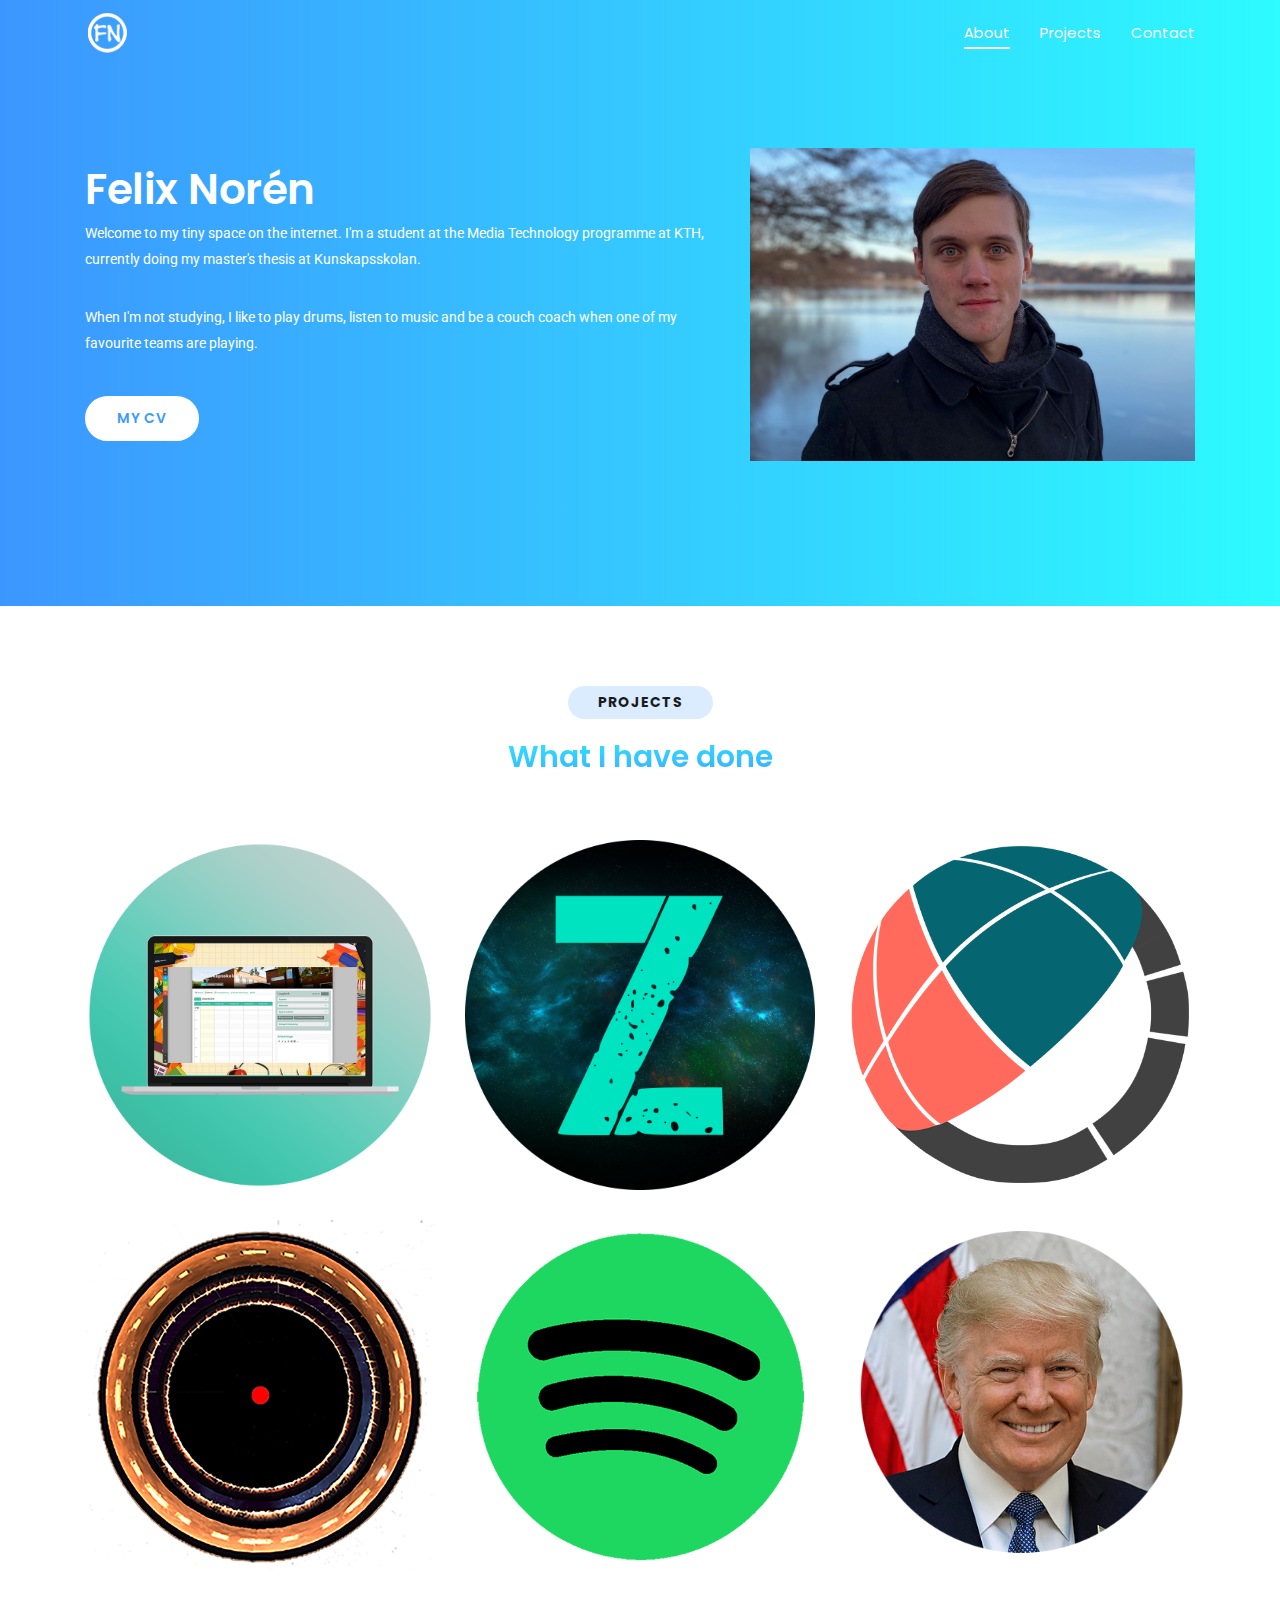
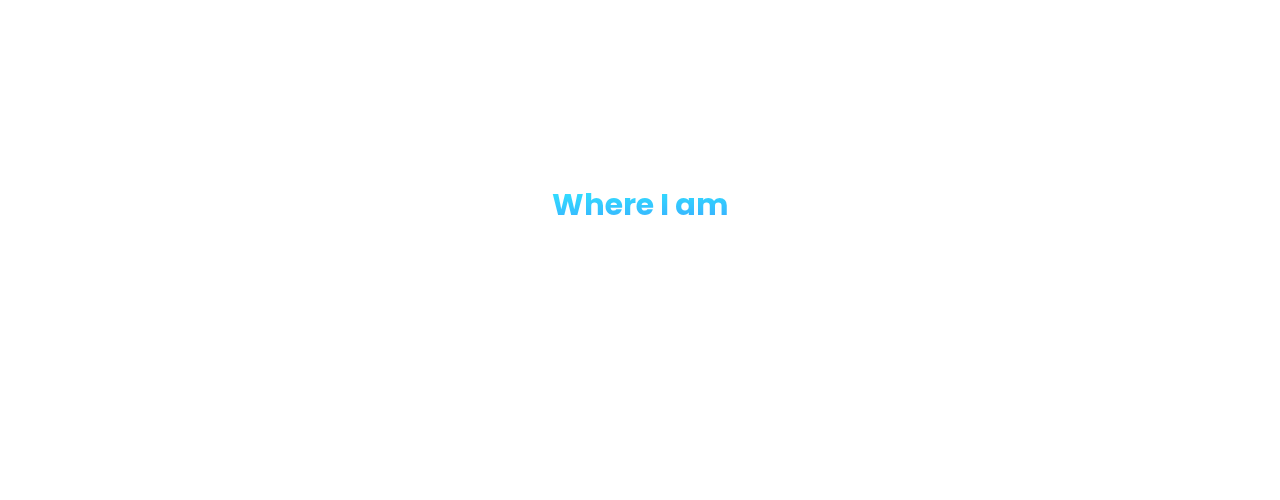
==== commit 948ac52a: "Presentation time" ====
--- a/index.html
+++ b/index.html
@@ -7,7 +7,10 @@
     <meta name="keywords" content="Bootstrap, Landing page, Template, Registration, Landing">
     <meta name="viewport" content="width=device-width, initial-scale=1, maximum-scale=1">
     <meta name="author" content="Grayrids">
-    <title>Proton - Bootstrap 4 Template</title>
+    <title>Felix Norén</title>
+
+    <!--Favicon-->
+    <link rel="shortcut icon" type="image/png" href="img/favicon.png"/>
 
     <!-- Bootstrap CSS -->
     <link rel="stylesheet" href="css/bootstrap.min.css">
@@ -29,7 +32,7 @@
       <div class="overlay"></div>
       <nav class="navbar navbar-expand-md bg-inverse fixed-top scrolling-navbar">
         <div class="container">
-          <a href="index.html" class="navbar-brand"><img src="img/logo.png" alt=""></a>       
+          <a href="index.html" class="navbar-brand"><img src="img/logo2.png"></a>       
           <button class="navbar-toggler" type="button" data-toggle="collapse" data-target="#navbarCollapse" aria-controls="navbarCollapse" aria-expanded="false" aria-label="Toggle navigation">
             <i class="lni-menu"></i>
           </button>
@@ -53,12 +56,16 @@
           <div class="col-lg-7 col-md-12 col-xs-12">
             <div class="contents">
               <h2 class="head-title">Felix Norén
-              <p>Currently studying my fifth year blabla</p>
+              <p>Welcome to my tiny space on the internet. I'm a student at the Media Technology programme at KTH, currently doing my master's thesis at Kunskapsskolan.</p>
+              <p class="space">When I'm not studying, I like to play drums, listen to music and be a couch coach when one of my favourite teams are playing.</p>
+              <div class="header-button">
+                <a href="cv.pdf" class="btn btn-border-filled">My CV</a>
+              </div>
             </div>
           </div>
           <div class="col-lg-5 col-md-12 col-xs-12">
             <div class="intro-img">
-              <img src="img/intro.png" alt="">
+              <img src="img/portait.jpg" alt="">
             </div>            
           </div>
         </div> 
@@ -71,158 +78,214 @@
       <div class="container">
         <div class="section-header">   
           <p class="btn btn-subtitle wow fadeInDown" data-wow-delay="0.2s">Projects</p>       
-          <h2 class="section-title">What have I done?</h2>
+          <h2 class="section-title">What I have done</h2>
         </div>
         <div class="row">
           <div class="col-lg-4 col-md-6 col-xs-12">
-            <div class="single-project">
-              <div class="project-thumb">
-                <img src="img/project/project1.jpg" alt="">
+            <div class="single-project" box="smartlog">
+              <div class="project-thumb">
+                <img src="img/project/smartlog.png" alt="">
               </div>
               <div class="project-details">
                 <h4 class="project-title">Smartlog</h4>
-              </div>
-            </div>
-          </div>
-          <div class="col-lg-4 col-md-6 col-xs-12">
-            <div class="single-project">
-              <div class="project-thumb">
-                <img src="img/project/project2.jpg" alt="">
+                <p>December 2018</p>
+              </div>
+            </div>
+          </div>
+          <div class="col-lg-4 col-md-6 col-xs-12">
+              <div class="single-project" box="zephyrus">
+              <div class="project-thumb">
+                <img src="img/project/zephyrus.png" alt="">
               </div>
               <div class="project-details">
                   <h4 class="project-title">Zephyrus</h4>
-                  <p>Front-end Developer</p>
-              </div>
-            </div>
-          </div>
-          <div class="col-lg-4 col-md-6 col-xs-12">
-            <div class="single-project">
+                  <p>December 2018</p>
+              </div>
+            </div>
+          </div>
+          <div class="col-lg-4 col-md-6 col-xs-12">
+              <div class="single-project" box="missionemission">
               <div class="project-thumb">
                 <img src="img/project/missionemission.png" alt="">
               </div>
               <div class="project-details">
                 <div class="project-inner">                  
                   <h4 class="project-title">Mission Emission</h4>
-                  <p>UI/UX Designer</p>
-                </div>
-              </div>
-            </div>
-          </div>
-          <div class="col-lg-4 col-md-6 col-xs-12">
-              <div class="single-project">
+                  <p>March 2018</p>
+                </div>
+              </div>
+            </div>
+          </div>
+          <div class="col-lg-4 col-md-6 col-xs-12">
+              <div class="single-project" box="univrse">
                 <div class="project-thumb">
                   <img src="img/project/univrse.png" alt="">
                 </div>
                 <div class="project-details">
                   <div class="project-inner">
                     <h4 class="project-title">UniVRse</h4>
-                    <p>Digital Marketer</p>
+                    <p>January 2018</p>
                   </div>
                 </div>
               </div>
             </div>
           <div class="col-lg-4 col-md-6 col-xs-12">
-            <div class="single-project">
+              <div class="single-project" box="spotify">
               <div class="project-thumb">
                 <img src="img/project/spotify.png" alt="">
               </div>
               <div class="project-details">
                 <h4 class="project-title">Spotify Groups</h4>
-              </div>
-            </div>
-          </div>
-          <div class="col-lg-4 col-md-6 col-xs-12">
-            <div class="single-project">
+                <p>October 2017</p>
+              </div>
+            </div>
+          </div>
+          <div class="col-lg-4 col-md-6 col-xs-12">
+            <div class="single-project" box="trump">              
               <div class="project-thumb">
                 <img src="img/project/trump.png" alt="">
               </div>
               <div class="project-details">
                 <h4 class="project-title">Trump or Dump</h4>
-                <p class="project-date">2018</p>
+                <p>March 2017</p>
               </div>
             </div>
           </div>
         </div>
       </div>
     </section>
+
+
     <!-- project section End -->
+    <section>
+      <div class="container">
+        <div class="row">
+          <div class="col-lg-12">
+            <div id="smartlog" class="more-details">
+              <div class="section-header">
+                  <h2 class="section-title">Smartlog</h2>
+                  <a href="https://felixnoren.com" class="btn btn-common" target="_blank">View the project</a>
+              </div>
+              <div class="row">
+                  <p>Smartlog is a project made in collaboreation with Kunskapsskolan where me and my group created a recomendation system for learning stratigies. The high fidelity prototype is built in Laravel combined with React. I was a part of the frontend team and was responsible for deployment.</p>
+                      
+                  </div>
+              </div>
+              
+          </div>
+
+
+          <div id="zephyrus" class="more-details">
+            <div class="section-header">
+                <h2 class="section-title">Zephyrus</h2>
+                <a href="https://fnoren17.github.io/ZephyrusWeb/" class="btn btn-common" target="_blank">View the project</a>
+            </div>
+            <div class="row">
+                <p>Zephyrus is a first step towards a new RPG game on mobile phones. The game is about exploring the planets of the solar system and make combats with different enemies on different planets.</p>
+                <p>My role in the project was to create the website and be the UX/UI desigener</p>
+                    
+                </div>
+            </div>
+        </div>
+
+<div id="missionemission" class="more-details">
+        <div class="section-header">
+            <h2 class="section-title">Mission Emission</h2>
+            <a href="https://fnoren17.github.io/infovis18/" class="btn btn-common" target="_blank">View the visualization</a>
+            <a href="https://github.com/fnoren17/infovis18" class="btn btn-common" target="_blank">View it on Github</a>
+        </div>
+        <div class="row">
+            <p>In this project, CO<sub>2</sub> emissions that stem from nautical exports from Brazil in 2014 are visualized. The user can explore where the exports are shipped and which countries import what products from Brazil. Most importantly, the visualization displays how much carbon dioxide is emitted for each of the product categories.</p>
+                
+            </div>
+        </div>
+        
+    <div id="univrse" class="more-details">
+      <div class="section-header">
+          <h2 class="section-title">UniVRse</h2>
+          <a href="https://drive.google.com/file/d/1n_AgBUfXWZzdrXyPNmazps7hNAHGIyzT/preview" class="btn btn-common" target="_blank">Watch the trailer</a>
+      </div>
+      <div class="row">
+          <p>This was used in a study where we evaluated controller based steering or head movement based steering of the ship that is the best considering efficiency and effectiveness in a VR environment. Using the head to steer was better regarding these two things and it caused less motion sickness than steering with the controller.</p>
+              
+          </div>
+      </div>
+      
+          
+  <div id="spotify" class="more-details">
+    <div class="section-header">
+        <h2 class="section-title">Spotify Groups</h2>
+        <a href="https://drive.google.com/file/d/0B-VclfSgEPNDX3p6VGoydHpmT3M/view" class="btn btn-common" target="_blank">Watch the trailer</a>
+    </div>
+    <div class="row">
+        <p>In this project, the goal was to make a high fidelity prototype, and not a fully functional product. We decided to add a group feature to Spotify, where you can share your music in a more private way. We also added a party function, where you can add songs to the play queue without being the one who actually plays the music. The prototype is made with JustInMind.</p>
+            
+        </div>
+    </div>
+    
+
+<div id="trump" class="more-details">
+  <div class="section-header">
+      <h2 class="section-title">Trump or Dump</h2>
+      <a href="https://fnoren17.github.io/trumpordump/#/start" class="btn btn-common" target="_blank">Try the game</a>
+      <a href="https://github.com/fnoren17/trumpordump" class="btn btn-common" target="_blank">View it on Github</a>
+  </div>
+  <div class="row">
+
+      <p>This project is coded in HTML and JavaScript. We created a Markov-chain and made a game where the player should guess if a tweet from Donald Trump is a real tweet or a creation of our Markov-chain (which takes parts multiple real tweets and mix it into one).</p>
+          
+      </div>
+  </div>
+  
+</div>
+          </div>
+        </div>
+      </div>
+    </section>
+
 
     <!-- Services Section Start -->
     <section id="contact" class="section">
       <div class="container">
         <div class="section-header">   
           <p class="btn btn-subtitle wow fadeInDown" data-wow-delay="0.2s">Contact</p>       
-          <h2 class="section-title">Where can you contact me?</h2>
+          <h2 class="section-title">Where I am</h2>
         </div>
         <div class="row">
           <div class="col-lg-4 col-md-6 col-xs-12">
-            <div class="services-item wow fadeInDown" data-wow-delay="0.2s">
-              <div class="icon">
-                <i class="lni-star"></i>
-              </div>
-              <h4>Easy to Use</h4>
-              <p>Appropriately implement one-to-one catalysts for change vis-a-vis wireless catalysts for change. Enthusiastically.</p>
-            </div>
-          </div>
-          <div class="col-lg-4 col-md-6 col-xs-12">
-            <div class="services-item wow fadeInDown" data-wow-delay="0.4s">
-              <div class="icon">
-                <i class="lni-pie-chart"></i>
-              </div>
-              <h4>Business Analysis</h4>
-              <p>Appropriately implement one-to-one catalysts for change vis-a-vis wireless catalysts for change. Enthusiastically.</p>
-            </div>
-          </div>
-          <div class="col-lg-4 col-md-6 col-xs-12">
-            <div class="services-item wow fadeInDown" data-wow-delay="0.6s">
-              <div class="icon">
-                <i class="lni-shield"></i>
-              </div>
-              <h4>Robust Security</h4>
-              <p>Appropriately implement one-to-one catalysts for change vis-a-vis wireless catalysts for change. Enthusiastically.</p>
-            </div>
-          </div>
-          <div class="col-lg-4 col-md-6 col-xs-12">
-            <div class="services-item wow fadeInDown" data-wow-delay="0.8s">
-              <div class="icon">
-                <i class="lni-cog"></i>
-              </div>
-              <h4>Tons of Options</h4>
-              <p>Appropriately implement one-to-one catalysts for change vis-a-vis wireless catalysts for change. Enthusiastically.</p>
-            </div>
-          </div>
-          <div class="col-lg-4 col-md-6 col-xs-12">
-            <div class="services-item wow fadeInDown" data-wow-delay="1s">
-              <div class="icon">
-                <i class="lni-cloud-download"></i>
-              </div>
-              <h4>Free Updates</h4>
-              <p>Appropriately implement one-to-one catalysts for change vis-a-vis wireless catalysts for change. Enthusiastically.</p>
-            </div>
-          </div>
-          <div class="col-lg-4 col-md-6 col-xs-12">
-            <div class="services-item wow fadeInDown" data-wow-delay="1.2s">
-              <div class="icon">
-                <i class="lni-headphone-alt"></i>
-              </div>
-              <h4>24/7 Support</h4>
-              <p>Appropriately implement one-to-one catalysts for change vis-a-vis wireless catalysts for change. Enthusiastically.</p>
-            </div>
-          </div>
-        </div>
+            <a href="mailto:mr@felixnoren.se" class="black">
+              <div class="services-item wow fadeInDown" data-wow-delay="0.2s">
+                <div class="icon">
+                  <i class="lni-envelope"></i>
+                </div>
+                <h4>  mr@felixnoren.se </h4>
+              </div>
+            </a>
+          </div>
+          <div class="col-lg-4 col-md-6 col-xs-12">
+            <a href="https://www.linkedin.com/in/felixnoren/" target="_blank">
+              <div class="services-item wow fadeInDown" data-wow-delay="0.4s">
+                <div class="icon">
+                  <i class="lni-linkedin"></i>
+                </div>
+                <h4>/in/felixnoren</h4>
+              </div>
+            </a>
+          </div>
+          <div class="col-lg-4 col-md-6 col-xs-12">
+            <a href="https://github.com/fnoren17" target="_blank">
+              <div class="services-item wow fadeInDown" data-wow-delay="0.6s">
+                <div class="icon">
+                  <i class="lni-github"></i>
+                </div>
+                <h4>/fnoren17</h4>
+              </div>
+            </a>
+          </div>
       </div>
     </section>
 
-    <footer>
-
-      <section class="footer-Content">
-        <div class="container">
-          <div class="row">
-            
-          </div>
-        </div>
-      </section>
-    </footer>
+
  
     <a href="#" class="back-to-top">
       <i class="lni-chevron-up"></i>
@@ -251,6 +314,6 @@
     <script src="js/form-validator.min.js"></script>
     <script src="js/contact-form-script.js"></script>   
     <script src="js/main.js"></script>
-    
+    <script src="js/showdiv.js"></script>
   </body>
 </html>--- a/css/main.css
+++ b/css/main.css
@@ -1,461 +1,2356 @@
+/*
+Theme Name:       Proton - Bootstrap 4 Template
+Author:           UIdeck
+Author URI:       http://uideck.com
+Text Domain:      UIdeck
+Domain Path:      /languages/
+*/
+/*TABLE OF CONTENT */
+/* CORE: */
+/* ____Bootstrap */
+/* ____Logo */
+/* ____Icon */
+/* ____Button */
+/* ____Section */
+/* ____Nav */
+/* ____Header */
+/* ____Footer */
+/* MODULES: */
+/* ____Carouse Slider */
+/* ____Features */
+/* ____Counter */
+/* ____Screenshots */
+/* ____Team */
+/* ____Testimonial */
+/* ____Download */
+/* ____Subscribe */
+/* ____Pricing-table */
+/* ____Blog */
+/* ____Contact*/
+/* ==========================================================================
+   IMPORT GOOGLE FONTS
+   ========================================================================== */
+   @import url("https://fonts.googleapis.com/css?family=Poppins:400,600|Roboto");
+   /* ==========================================================================
+      GENERAL
+      ========================================================================== */
+   body {
+     font-family: 'Roboto', sans-serif;
+     color: #a0a6ad;
+     font-size: 14px;
+     font-weight: 400;
+     background: #fff;
+     overflow-x: hidden;
+   }
+   
+   html {
+     overflow-x: hidden;
+   }
+   
+   p {
+     font-size: 14px;
+     color: #a0a6ad;
+     line-height: 26px;
+     font-family: 'Roboto', sans-serif;
+     margin-bottom: 0;
+   }
+   
+   a:hover, a:focus {
+     color: #3c9cfd;
+   }
+   
+   a {
+     color: #3c9cfd;
+     -webkit-transition: all 0.3s ease-in-out;
+     -moz-transition: all 0.3s ease-in-out;
+     -o-transition: all 0.3s ease-in-out;
+     transition: all 0.3s ease-in-out;
+   }
+   
+   h1, h2, h3, h4, h5 {
+     font-family: 'Poppins', sans-serif;
+     font-size: 40px;
+     font-weight: 700;
+     color: #191c1e;
+   }
+   
+   ul {
+     margin: 0;
+     padding: 0;
+   }
+   
+   ul li {
+     list-style: none;
+   }
+   
+   a:hover,
+   a:focus {
+     text-decoration: none;
+     outline: none;
+   }
+   
+   a:not([href]):not([tabindex]) {
+     color: #fff;
+   }
+   
+   a:not([href]):not([tabindex]):focus, a:not([href]):not([tabindex]):hover {
+     color: #fff;
+   }
+   
+   .bg-transparent {
+     background: transparent !important;
+   }
+   
+   .bg-defult {
+     background: #3c9cfd !important;
+   }
+   
+   .black {
+     color: #000000;
+   }
+   /* ==========================================================================
+      Section Title
+      ========================================================================== */
+   .section {
+     padding: 80px 0 65px;
+   }
+   
+   .section-header {
+     color: #fff;
+     margin-bottom: 50px;
+     text-align: center;
+     position: relative;
+   }
+   
+   .section-header .section-title {
+     font-size: 30px;
+     margin-bottom: 20px;
+     font-family: 'Poppins', sans-serif;
+     font-weight: 600;
+     -webkit-background-clip: text;
+     -webkit-text-fill-color: transparent;
+     background-clip: text;
+     -webkit-text-fill-color: transparent;
+     background-color: #2dfbff;
+     background-image: -webkit-linear-gradient(bottom right, #3c96ff, #2dfbff);
+     background-image: -o-linear-gradient(bottom right, #3c96ff, #2dfbff);
+     background-image: linear-gradient(to top left, #3c96ff, #2dfbff);
+     position: relative;
+   }
+   
+   /* ==========================================================================
+      Buttons
+      ========================================================================== */
+   .btn {
+     font-size: 14px;
+     padding: 10px 30px;
+     border-radius: 30px;
+     font-family: 'Poppins', sans-serif;
+     letter-spacing: 1px;
+     font-weight: 600;
+     color: #fff;
+     border: none;
+     text-transform: uppercase;
+     -webkit-transition: all 0.3s ease-in-out;
+     -moz-transition: all 0.3s ease-in-out;
+     -o-transition: all 0.3s ease-in-out;
+     transition: all 0.3s ease-in-out;
+     display: inline-block;
+   }
+   
+   .btn:focus,
+   .btn:active {
+     box-shadow: none;
+     outline: none;
+   }
+   
+   .btn-common {
+     background-image: -moz-linear-gradient(0deg, #3c96ff 0%, #2dfbff 100%);
+     background-image: -webkit-linear-gradient(0deg, #3c96ff 0%, #2dfbff 100%);
+     background-image: -ms-linear-gradient(0deg, #3c96ff 0%, #2dfbff 100%);
+     position: relative;
+     z-index: 1;
+   }
+   
+   .btn-common:hover {
+     color: #fff;
+     box-shadow: 0px 8px 9px 0px rgba(96, 94, 94, 0.17);
+   }
+   
+   .btn-effect {
+     overflow: hidden;
+   }
+   
+   .btn-effect:after {
+     content: '';
+     position: absolute;
+     width: 0;
+     height: 100%;
+     z-index: 1;
+     left: 0;
+     top: 0;
+     background: rgba(0, 0, 0, 0.1);
+     -webkit-transition: all 0.3s ease;
+     -moz-transition: all 0.3s ease;
+     transition: all 0.3s ease;
+   }
+   
+   .btn-effect:hover:after {
+     width: 100%;
+   }
+   
+   .btn-border {
+     border-style: solid;
+     border-width: 2px;
+     cursor: pointer;
+     background-color: transparent;
+     border-color: #3c9cfd;
+     color: #3c9cfd;
+   }
+   
+   .btn-border:hover {
+     box-shadow: 0px 8px 9px 0px rgba(96, 94, 94, 0.17);
+   }
+   
+   .btn-border-filled {
+     cursor: pointer;
+     background-color: #fff;
+     border: 2px solid #fff;
+     color: #3c9cfd;
+   }
+   
+   .btn-border-filled:hover {
+     color: #3c9cfd;
+     background-color: #ffffff;
+     box-shadow: 0px 8px 9px 0px rgba(96, 94, 94, 0.17);
+   }
+   
+   .btn-lg {
+     padding: 14px 33px;
+     text-transform: uppercase;
+     font-size: 16px;
+   }
+   
+   .btn-rm {
+     color: #3c9cfd;
+     padding: 10px 0;
+     text-transform: capitalize;
+     font-size: 16px;
+   }
+   
+   .btn-rm i {
+     vertical-align: middle;
+   }
+   
+   .btn-trial {
+     background: #fff;
+     color: #191c1e;
+     padding: 5px 20px;
+     margin-left: 30px;
+   }
+   
+   .btn-trial:hover,
+   .btn-trial:active,
+   .btn-trial:focus {
+     color: #3c9cfd;
+   }
+   
+   .btn-apple {
+     border-width: 2px;
+     border-color: #3c96ff;
+     border-style: solid;
+     background: linear-gradient(to right, #3c96ff 0%, #2dfbff 100%);
+     -webkit-background-clip: text;
+     background-clip: text;
+     -webkit-text-fill-color: transparent;
+     transition: all 0.3s ease-in-out;
+     -moz-transition: all 0.3s ease-in-out;
+     -webkit-transition: all 0.3s ease-in-out;
+     -o-transition: all 0.3s ease-in-out;
+   }
+   
+   .btn-apple i {
+     background: linear-gradient(to right, #3c96ff 0%, #2dfbff 100%);
+     -webkit-background-clip: text;
+     background-clip: text;
+     -webkit-text-fill-color: transparent;
+   }
+   
+   .btn-apple:hover,
+   .btn-apple:active,
+   .btn-apple:focus {
+     background: linear-gradient(to right, #3c96ff 0%, #2dfbff 100%) !important;
+     -webkit-background-clip: text !important;
+     background-clip: text;
+     -webkit-text-fill-color: transparent !important;
+   }
+   
+   button:focus {
+     outline: none !important;
+   }
+   
+   .btn-border-fill {
+     background: #fff;
+     border-color: #fff;
+     color: #3c9cfd;
+   }
+   
+   .btn-subtitle {
+     color: #191c1e;
+     font-family: 'Poppins', sans-serif;
+     background: #dbecff;
+     text-align: center;
+     border-radius: 30px;
+     padding: 6px 30px;
+     text-transform: uppercase;
+     font-weight: 700;
+     margin-bottom: 20px;
+     font-size: 14px;
+   }
+   
+   .clear {
+     clear: both;
+   }
+   
+   .mt {
+     margin-top: 80px;
+   }
+   
+   .mt-30 {
+     margin-top: 30px;
+   }
+   
+   .mb-30 {
+     margin-bottom: 30px;
+   }
+   
+   .mb-50 {
+     margin-bottom: 50px;
+   }
+   
+   .padding-0 {
+     padding: 0;
+   }
+   
+   /* ==========================================================================
+      Social Iocns
+      ========================================================================== */
+   .social-icons {
+     margin-bottom: 20px;
+   }
+   
+   .social-icons ul {
+     margin: 0;
+     padding: 0;
+     list-style: none;
+   }
+   
+   .social-icons ul li {
+     display: inline;
+   }
+   
+   .social-icons ul li a {
+     display: inline-block;
+     margin-left: 5px;
+     margin-right: 5px;
+     margin-bottom: 15px;
+     border-radius: 4px;
+     border: 1px solid rgba(255, 254, 254, 0.07);
+     line-height: 40px;
+     width: 40px;
+     height: 40px;
+     text-align: center;
+     font-size: 16px;
+   }
+   
+   .social-icons ul li a:hover {
+     color: #fff;
+   }
+   
+   .facebook a {
+     color: #4867AA;
+   }
+   
+   .facebook a:hover {
+     background: #4867AA;
+   }
+   
+   .twitter a {
+     color: #1DA1F2;
+   }
+   
+   .twitter a:hover {
+     background: #1DA1F2;
+   }
+   
+   .google-plus a {
+     color: #DD4D42;
+   }
+   
+   .google-plus a:hover {
+     background: #DD4D42;
+   }
+   
+   .youtube a {
+     color: #DF2926;
+   }
+   
+   .youtube a:hover {
+     background: #DF2926;
+   }
+   
+   .linkedin a {
+     color: #007BB6;
+   }
+   
+   .linkedin a:hover {
+     background: #007BB6;
+   }
+   
+   .pinterest a {
+     color: #BD081C;
+   }
+   
+   .pinterest a:hover {
+     background: #BD081C;
+   }
+   
+   .dribbble a {
+     color: #EA4C89;
+   }
+   
+   .dribbble a:hover {
+     background: #EA4C89;
+   }
+   
+   .behance a {
+     color: #0B7CFF;
+   }
+   
+   .behance a:hover {
+     background: #0B7CFF;
+   }
+   
+   /* Preloader */
+   #preloader {
+     position: fixed;
+     top: 0;
+     left: 0;
+     right: 0;
+     bottom: 0;
+     background-color: #fff;
+     z-index: 9999999;
+   }
+   
+   .loader {
+     top: 50%;
+     width: 50px;
+     height: 50px;
+     border-radius: 100%;
+     position: relative;
+     margin: 0 auto;
+   }
+   
+   #loader-1:before, #loader-1:after {
+     content: "";
+     position: absolute;
+     top: -10px;
+     left: -10px;
+     width: 100%;
+     height: 100%;
+     border-radius: 100%;
+     border: 7px solid transparent;
+     border-top-color: #3c9cfd;
+   }
+   
+   #loader-1:before {
+     z-index: 100;
+     animation: spin 2s infinite;
+   }
+   
+   #loader-1:after {
+     border: 7px solid #fafafa;
+   }
+   
+   @keyframes spin {
+     0% {
+       -webkit-transform: rotate(0deg);
+       -ms-transform: rotate(0deg);
+       -o-transform: rotate(0deg);
+       transform: rotate(0deg);
+     }
+     100% {
+       -webkit-transform: rotate(360deg);
+       -ms-transform: rotate(360deg);
+       -o-transform: rotate(360deg);
+       transform: rotate(360deg);
+     }
+   }
+   
+   /* ========================================================================== 
+      Scroll To Up 
+      ========================================================================== */
+   .back-to-top {
+     display: none;
+     position: fixed;
+     bottom: 18px;
+     right: 15px;
+     width: 45px;
+     height: 45px;
+     line-height: 50px;
+     cursor: pointer;
+     text-align: center;
+     border-radius: 4px;
+     background-color: white;
+     box-shadow: 0px 8px 9px 0px rgba(96, 94, 94, 0.17);
+   }
+   
+   .back-to-top i {
+     background: linear-gradient(to right, #3c96ff 0%, #2dfbff 100%);
+     -webkit-background-clip: text;
+     background-clip: text;
+     font-size: 20px;
+     -webkit-transition: all 0.3s ease-in-out;
+     -moz-transition: all 0.3s ease-in-out;
+     -o-transition: all 0.3s ease-in-out;
+     transition: all 0.3s ease-in-out;
+   }
+   
+   /* ==========================================================================
+      Navbar Style
+      ========================================================================== */
+   .logo-menu a {
+     font-size: 20px;
+     color: #fff;
+   }
+   
+   .menu-bg {
+     background: -webkit-linear-gradient(left, #3c96ff 0%, #2dfbff 100%) !important;
+     background: linear-gradient(to right, #3c96ff 0%, #2dfbff 100%) !important;
+     box-shadow: 0 0 7px 1px rgba(0, 0, 0, 0.1);
+     z-index: 9999;
+     padding: 5px;
+   }
+   
+   .menu-bg .menu-button {
+     top: 0;
+   }
+   
+   .menu-bg .menu-button:hover {
+     cursor: pointer;
+     color: #3c9cfd;
+   }
+   
+   .menu-bg .logo-menu a {
+     color: #3c9cfd;
+   }
+   
+   .menu-bg .navbar-nav .nav-link {
+     color: #ffffff !important;
+   }
+   
+   .menu-bg .navbar-nav .nav-link:hover {
+     color: #ffffff !important;
+   }
+   
+   .menu-bg .navbar-nav .active {
+     color: #ffffff !important;
+   }
+   
+   .navbar-expand-md .navbar-nav .nav-link {
+     color: #fff;
+     font-size: 15px;
+     padding: 5px 0px;
+     margin-left: 30px;
+     font-family: 'Poppins', sans-serif;
+     position: relative;
+   }
+   
+   .navbar-expand-md .navbar-nav .nav-link:before {
+     content: '';
+     position: absolute;
+     bottom: 0;
+     left: 0;
+     width: 0;
+     height: 2px;
+     background: #ffffff;
+     -webkit-transition: 0.3s;
+     -moz-transition: 0.3s;
+     transition: 0.3s;
+   }
+   
+   .navbar-expand-md .navbar-nav .active::before,
+   .navbar-expand-md .navbar-nav .nav-link:hover::before {
+     width: 100%;
+   }
+   
+   .navbar-brand {
+     color: #fff;
+   }
+   
+   .navbar-expand-md .navbar-nav .nav-link:focus,
+   .navbar-expand-md .navbar-nav .nav-link:hover,
+   .navbar-expand-md .navbar-nav .nav-link:hover:before {
+     color: #ffffff;
+   }
+   
+   .navbar-expand-md .navbar-nav .active > .nav-link,
+   .navbar-expand-md .navbar-nav .nav-link.active,
+   .navbar-expand-md .navbar-nav .nav-link.active:before,
+   .navbar-expand-md .navbar-nav .nav-link.open,
+   .navbar-expand-md .navbar-nav .open > .nav-link {
+     color: #ffffff;
+   }
+   
+   .navbar-expand-md .navbar-toggler {
+     background: transparent;
+     border: 1px solid #fff;
+     border-radius: 3px;
+     margin: 5px;
+     cursor: pointer;
+     float: right;
+   }
+   
+   .navbar-expand-md .navbar-toggler i {
+     color: #fff !important;
+   }
+   
+   .navbar-expand-md .navbar-toggler:focus {
+     outline: none;
+   }
+   
+   /* ==========================================================================
+      Hero Area
+      ========================================================================== */
+   .hero-area {
+     background: #3c96ff;
+     background-size: cover;
+     color: #fff;
+     overflow: hidden;
+     position: relative;
+   }
+   
+   .hero-area .overlay {
+     position: absolute;
+     width: 100%;
+     height: 100%;
+     top: 0px;
+     left: 0px;
+     background-image: -moz-linear-gradient(0deg, #3c96ff 0%, #2dfbff 100%);
+     background-image: -webkit-linear-gradient(0deg, #3c96ff 0%, #2dfbff 100%);
+     background-image: -ms-linear-gradient(0deg, #3c96ff 0%, #2dfbff 100%);
+   }
+   
+   .hero-area .contents {
+     padding: 160px 0 140px;
+   }
+   
+   .hero-area .contents h2 {
+     color: #fff;
+     font-size: 42px;
+     font-weight: 600;
+     line-height: 60px;
+     margin-bottom: 25px;
+   }
+   
+   .hero-area .contents p {
+     color: #fff;
+     font-size: 14px;
+     line-height: 26px;
+   }
+   
+   .hero-area .contents .btn {
+     margin-top: 40px;
+     margin-right: 20px;
+     text-transform: uppercase;
+   }
+   
+   .hero-area .contents .btn-border {
+     border: 2px solid #fff;
+     color: #fff;
+   }
+   
+   .hero-area .intro-img {
+     padding: 148px 0 0px;
+   }
+   
+   .hero-area .intro-img img {
+     display: block;
+     height: auto;
+     max-width: 100%;
+   }
+   
+   /* ==========================================================================
+    Hero Production version
+    ========================================================================== */
+   .hero-area-2 {
+     color: #fff;
+     overflow: hidden;
+     position: relative;
+   }
+   
+   .hero-area-2 .overlay {
+     position: absolute;
+     width: 100%;
+     height: 100%;
+     top: 0px;
+     left: 0px;
+     background-image: -moz-linear-gradient(0deg, #3c96ff 0%, #2dfbff 100%);
+     background-image: -webkit-linear-gradient(0deg, #3c96ff 0%, #2dfbff 100%);
+     background-image: -ms-linear-gradient(0deg, #3c96ff 0%, #2dfbff 100%);
+   }
+   
+   .hero-area-2 .contents {
+     padding: 160px 0 140px;
+   }
+   
+   .hero-area-2 .contents h2 {
+     color: #fff;
+     font-size: 42px;
+     line-height: 60px;
+     margin-bottom: 25px;
+     font-weight: 600;
+   }
+   
+   .hero-area-2 .contents p {
+     color: #fff;
+     font-size: 14px;
+     line-height: 26px;
+   }
+   
+   .hero-area-2 .contents .btn {
+     margin-top: 40px;
+     margin-right: 20px;
+     text-transform: uppercase;
+   }
+   
+   .hero-area-2 .contents .btn-border {
+     border: 2px solid #fff;
+     color: #fff;
+   }
+   
+   .hero-area-2 .intro-img {
+     padding: 180px 0 0px;
+   }
+   
+   .hero-area-2 .intro-img img {
+     display: block;
+     height: auto;
+     max-width: 100%;
+   }
+   
+   /* ==========================================================================
+      About 
+      ========================================================================== */
+   #about {
+     padding-bottom: 80px !important;
+   }
+   
+   #about .about-content {
+     height: 100%;
+     width: 100%;
+     display: table;
+   }
+   
+   #about .about-content > div {
+     vertical-align: middle;
+     display: table-cell;
+   }
+   
+   #about .about-content h3 {
+     font-size: 30px;
+     font-weight: 700;
+   }
+   
+   #about .about-content h5 {
+     font-size: 15px;
+     color: #999;
+     margin-bottom: 20px;
+   }
+   
+   #about .about-content p {
+     font-size: 15px;
+     margin-bottom: 10px;
+   }
+   
+   #about .about-content .btn {
+     margin-top: 15px;
+   }
+   
+   #carousel-screen {
+     margin-top: 15px;
+   }
+   
+   /* ==========================================================================
+      Clients 
+      ========================================================================== */
+   #clients {
+     background: #ffffff;
+   }
+   
+   #clients .client-item-wrapper {
+     text-align: center;
+     margin-bottom: 15px;
+     -moz-transition: all .6s ease;
+     -webkit-transition: all .6s ease;
+     transition: all .6s ease;
+   }
+   
+   #clients .client-item-wrapper img {
+     width: 70%;
+     opacity: 0.5;
+   }
+   
+   #clients #clients-scroller img:hover {
+     opacity: 1.0;
+   }
+   
+   #clients #clients-scroller .owl-pagination {
+     display: none;
+   }
+   
+   /* ==========================================================================
+       download
+      ========================================================================== */
+   #download {
+     background: #f6fbfd;
+     padding: 80px 0 0px;
+   }
+   
+   #download .download-wrapper {
+     padding: 0px 30px;
+   }
+   
+   #download .download-wrapper .download-text h4 {
+     font-size: 36px;
+   }
+   
+   #download .btn {
+     margin: 20px 20px 0px 0px;
+     text-align: left;
+   }
+   
+   /* ==========================================================================
+      Video promo Style
+      ========================================================================== */
+   .video-promo {
+     background-image: -moz-linear-gradient(0deg, #3c96ff 0%, #2dfbff 100%);
+     background-image: -webkit-linear-gradient(0deg, #3c96ff 0%, #2dfbff 100%);
+     background-image: -ms-linear-gradient(0deg, #3c96ff 0%, #2dfbff 100%);
+   }
+   
+   .video-promo .video-promo-content {
+     color: #fff;
+     margin-bottom: 15px;
+   }
+   
+   .video-promo .video-promo-content .video-popup {
+     width: 80px;
+     height: 80px;
+     background: #fff;
+     line-height: 80px;
+     text-align: center;
+     border: 3px solid #fff;
+     color: #3c9cfd;
+     border-radius: 50%;
+     display: inline-block;
+     font-size: 26px;
+   }
+   
+   .video-promo .video-promo-content .video-popup:hover {
+     box-shadow: 0px 8px 9px 0px rgba(96, 94, 94, 0.17);
+   }
+   
+   .video-promo .video-promo-content h2 {
+     color: #fff;
+     font-size: 30px;
+     text-transform: uppercase;
+   }
+   
+   .video-promo .video-promo-content p {
+     color: #fff;
+   }
+   
+   /* ==========================================================================
+      Screenshot Style
+      ========================================================================== */
+   #screenshots {
+     padding-bottom: 80px !important;
+   }
+   
+   #screenshots .screenshot-thumb {
+     margin: 15px;
+     text-align: center;
+   }
+   
+   #screenshots .screens-slider {
+     position: relative;
+   }
+   
+   #screenshots .screens-slider .item img {
+     max-width: 100%;
+     height: auto;
+   }
+   
+   #screenshots .screens-slider .owl-controls .owl-buttons {
+     position: relative;
+     top: -155px;
+     left: 0;
+   }
+   
+   #screenshots .screens-slider .owl-controls .owl-buttons div.owl-prev {
+     float: left;
+     margin-left: -50px;
+   }
+   
+   #screenshots .screens-slider .owl-controls .owl-buttons div.owl-next {
+     float: right !important;
+     margin-right: -50px;
+   }
+   
+   /* ==========================================================================
+      Offer area
+      ========================================================================== */
+   .offer-area {
+     background: #f6fbfd;
+   }
+   
+   .offer-area h2 {
+     font-size: 36px;
+     margin-bottom: 30px;
+   }
+   
+   /* Services Item */
+   .services-item {
+     padding: 15px;
+     background: #fff;
+     position: relative;
+     transition: all 0.3s ease-in-out;
+     -moz-transition: all 0.3s ease-in-out;
+     -webkit-transition: all 0.3s ease-in-out;
+     -o-transition: all 0.3s ease-in-out;
+   }
+   
+   .services-item .icon {
+     margin-bottom: 20px;
+   }
+   
+   .services-item .icon i {
+     font-size: 42px;
+     line-height: 60px;
+     background: linear-gradient(to right, #3c96ff 0%, #2dfbff 100%);
+     -webkit-background-clip: text;
+     background-clip: text;
+     -webkit-text-fill-color: transparent;
+     transition: all 0.3s ease-in-out;
+     -moz-transition: all 0.3s ease-in-out;
+     -webkit-transition: all 0.3s ease-in-out;
+     -o-transition: all 0.3s ease-in-out;
+   }
+   
+   .services-item h4 {
+     font-size: 18px;
+     font-weight: 600;
+     margin-bottom: 15px;
+   }
+   
+   .services-item p {
+     margin: 0;
+   }
+   
+   .feature-content {
+     background: #f6fbfd;
+   }
+   
+   .single-feature {
+     background: #fff;
+     margin: 15px 0;
+     padding: 60px 50px;
+     position: relative;
+     border-radius: 3px;
+     box-shadow: 0px 0px 16px rgba(131, 131, 131, 0.17);
+     transition: all 0.3s ease 0s;
+   }
+   
+   .single-feature i {
+     font-size: 42px;
+     background: linear-gradient(to right, #3c96ff 0%, #2dfbff 100%);
+     -webkit-background-clip: text;
+     background-clip: text;
+     -webkit-text-fill-color: transparent;
+     display: inline-block;
+     margin-bottom: 30px;
+   }
+   
+   .single-feature h4 {
+     font-size: 20px;
+     font-weight: 400;
+     margin-bottom: 15px;
+     margin-top: 0;
+     text-transform: capitalize;
+   }
+   
+   .single-feature:hover {
+     box-shadow: 0px 0px 16px rgba(131, 131, 131, 0.35);
+   }
+   
+   /* ==========================================================================
+    Features Section Start
+    ========================================================================== */
+   #features {
+     background: #f6fbfd;
+   }
+   
+   #features .feature-thumb {
+     margin-top: 15px;
+   }
+   
+   #features .nav {
+     position: relative;
+     display: -ms-flexbox;
+     display: -webkit-flex;
+     display: -moz-flex;
+     display: -ms-flex;
+     display: flex;
+     margin: 0 auto;
+     padding: 0;
+     max-width: 1200px;
+   }
+   
+   #features .nav .nav-item {
+     position: relative;
+     z-index: 1;
+     display: block;
+     margin: 0;
+     text-align: center;
+     -webkit-flex: 1;
+     -moz-flex: 1;
+     -ms-flex: 1;
+     flex: 1;
+   }
+   
+   #features .nav .nav-item .nav-link {
+     font-size: 20px;
+     color: #a0a6ad;
+     padding: 30px 0;
+     line-height: 1;
+     -webkit-transition: color 0.2s;
+     -moz-transition: color 0.2s;
+     transition: color 0.2s;
+     border: none;
+     background: transparent;
+   }
+   
+   #features .nav .nav-item .nav-link i {
+     font-size: 40px;
+     margin-bottom: 5px;
+     display: block;
+     -webkit-transition: color 0.2s;
+     -moz-transition: color 0.2s;
+     transition: color 0.2s;
+   }
+   
+   #features .nav-tabs {
+     background: #f6fbfd;
+     margin-top: -100px;
+   }
+   
+   #features .nav-tabs .nav-item.show .nav-link,
+   #features .nav-tabs .nav-link.active {
+     border-bottom: 1px solid #3c9cfd;
+     color: #191c1e;
+   }
+   
+   #features .nav-tabs .nav-item.show .nav-link i,
+   #features .nav-tabs .nav-link.active i {
+     background: -webkit-linear-gradient(left, #3c96ff 0%, #2dfbff 100%);
+     background: -o-linear-gradient(left, #3c96ff 0%, #2dfbff 100%);
+     background: linear-gradient(to right, #3c96ff 0%, #2dfbff 100%);
+     -webkit-background-clip: text;
+     background-clip: text;
+     -webkit-text-fill-color: transparent;
+   }
+   
+   #features .tab-content {
+     margin-top: 15px;
+     text-align: center;
+   }
+   
+   #features .tab-content .tab-pane {
+     padding: 20px 15px;
+     font-size: 14px;
+     line-height: 26px;
+   }
+   
+   .text-wrapper {
+     height: 100%;
+     width: 100%;
+     display: table;
+   }
+   
+   .text-wrapper > div {
+     vertical-align: middle;
+     display: table-cell;
+   }
+   
+   .text-wrapper h3 {
+     font-size: 30px;
+     font-weight: 700;
+     margin-bottom: 20px;
+   }
+   
+   .text-wrapper .btn-rm {
+     margin-top: 15px;
+   }
+   
+   /* ==========================================================================
+     features-two
+      ========================================================================== */
+   #features-two .img-thumb {
+     margin-bottom: 15px;
+   }
+   
+   /* ==========================================================================
+       App Features Section Style
+      ========================================================================== */
+   #app-features {
+     background: #f6fbfd;
+   }
+   
+   #app-features .content-left {
+     position: relative;
+   }
+   
+   #app-features .content-left span {
+     float: right;
+     margin-left: 25px;
+   }
+   
+   #app-features .content-right {
+     position: relative;
+   }
+   
+   #app-features .content-right span {
+     float: left;
+     margin-right: 25px;
+   }
+   
+   #app-features .box-item {
+     margin: 30px 0;
+   }
+   
+   #app-features .box-item .icon {
+     text-align: center;
+     margin: 0 15px;
+     display: inline-block;
+     width: 60px;
+     height: 60px;
+     border-radius: 50px;
+     text-align: center;
+     position: relative;
+     background-image: -moz-linear-gradient(0deg, #3c96ff 0%, #2dfbff 100%);
+     background-image: -webkit-linear-gradient(0deg, #3c96ff 0%, #2dfbff 100%);
+     background-image: -ms-linear-gradient(0deg, #3c96ff 0%, #2dfbff 100%);
+     z-index: 1;
+     -webkit-transition: all 0.2s linear;
+     -moz-transition: all 0.2s linear;
+     -o-transition: all 0.2s linear;
+     transition: all 0.2s linear;
+   }
+   
+   #app-features .box-item .icon i {
+     color: #fff;
+     font-size: 24px;
+     line-height: 60px;
+     -webkit-transition: all 0.2s linear;
+     -moz-transition: all 0.2s linear;
+     -o-transition: all 0.2s linear;
+     transition: all 0.2s linear;
+   }
+   
+   #app-features .box-item .text h4 {
+     font-weight: 700;
+     font-size: 22px;
+     margin-bottom: 15px;
+     line-height: 22px;
+   }
+   
+   #app-features .box-item .text p {
+     font-size: 14px;
+     line-height: 26px;
+   }
+   
+   #app-features .content-left .text {
+     margin-right: 90px;
+   }
+   
+   #app-features .content-right .text {
+     margin-left: 90px;
+   }
+   
+   #app-features .show-box {
+     text-align: center;
+     margin: 15px 0;
+   }
+   
+   #app-features .show-box img {
+     width: 100%;
+   }
+   
+   /* ==========================================================================
+    Screens Section Start
+    ========================================================================== */
+   .screens-shot {
+     background: #f6fbfd;
+   }
+   
+   #screens .owl-controls .owl-buttons {
+     position: relative;
+     top: -215px;
+     left: 0;
+   }
+   
+   #screens .owl-controls .owl-buttons div.owl-prev {
+     float: left;
+     margin-left: -60px;
+   }
+   
+   #screens .owl-controls .owl-buttons div.owl-next {
+     float: right !important;
+     margin-right: -60px;
+   }
+   
+   .owl-theme .owl-controls .owl-buttons div {
+     width: 40px;
+     height: 40px;
+     display: block !important;
+     background-image: -moz-linear-gradient(0deg, #3c96ff 0%, #2dfbff 100%) !important;
+     background-image: -webkit-linear-gradient(0deg, #3c96ff 0%, #2dfbff 100%) !important;
+     background-image: -ms-linear-gradient(0deg, #3c96ff 0%, #2dfbff 100%) !important;
+     text-align: center;
+     display: inline-block;
+     opacity: 1 !important;
+     transition: all 0.4s ease-in-out;
+     -moz-transition: all 0.4s ease-in-out;
+     -webkit-transition: all 0.4s ease-in-out;
+     -o-transition: all 0.4s ease-in-out;
+   }
+   
+   .owl-theme .owl-controls .owl-buttons div:hover {
+     box-shadow: 0 5px 11px 0 rgba(0, 0, 0, 0.18), 0 4px 15px 0 rgba(0, 0, 0, 0.15);
+     opacity: 0.8 !important;
+   }
+   
+   .owl-theme .owl-controls .owl-buttons div i {
+     color: #ffffff;
+     font-size: 20px;
+     line-height: 35px;
+   }
+   
+   .single-project {
+    position: relative;
+    margin: 15px 0;
+    border-radius: 4px;
+    -webkit-transition: 300ms ease-in-out;
+    transition: 300ms ease-in-out;
+    border-radius: 0px;
+    overflow: hidden;
+  }
+  
+  .project-details{
+    width: 100%;
+    height:100px;
+    background-color: rgba(83,83,83,1);
+    position: absolute;
+    left:0px;
+    bottom:0px;
+    transition: .5s;
+    transform: translateY(100px);
+    /* transform: translateY(0px); */
+    box-sizing: border-box;
+    padding: 25px 20px 20px 20px;
+  }
+  
+  .project-thumb {
+    width:100%;
+    height:100%;
+    position: absolute;
+    left:0px;
+    top:0px;
+    background-size: cover;
+    background-position: center;
+    transition: .5s;
+  }
+  
+  .single-project .project-thumb {
+    position: relative;
+  }
+  
+  .single-project:hover .project-thumb {
+    transform: translateY(-150px)!important;
+    /* opacity:.1!important; */
+  }
+  
+  .single-project:hover .project-details{
+    -webkit-transform: translateY(-100px);
+    transform: translateY(-100px);
+    box-shadow: 0px 0px 16px rgba(131, 131, 131, 0.35);
+  }
+  
+  .single-project:hover .project-details {
+    transform: translateY(0px);
+    background-color: rgb(83, 83, 83);
+    /* opacity:.1!important; */
+  }
+  
+  .single-project img {
+    width: 100%;
+  }
+  
+  .single-project .project-inner {
+    -webkit-transition: 0.5s;
+    transition: 0.5s;
+  }
+  
+  
+  .single-project .project-details {
+    padding: 20px;
+    width: 100%;
+    text-align: left;
+    -webkit-transition: 0.5s;
+    -moz-transition: 0.5s;
+    transition: 0.5s;
+  }
+  
+  .single-project .project-details .project-title {
+    margin-bottom: 5px;
+    font-size: 25px;
+    color: #ffffff;
+  }
+  
+  .project-date {
+    font-size: 18px;
+    color: #ffffff;
+  }
+  .single-project .project-details p {
+    font-size: 14px;
+    margin-bottom: 0px;
+  }
+   
+   #testimonial {
+     background: #f6fbfd;
+     padding-bottom: 80px !important;
+   }
+   
+   .testimonial-item {
+     padding: 30px;
+     margin: 15px;
+     background: #fff;
+     text-align: center;
+     border-radius: 4px;
+     box-shadow: 0px 0px 16px #ececec;
+   }
+   
+   .testimonial-item .author {
+     display: inline-block;
+     margin-bottom: 20px;
+   }
+   
+   .testimonial-item .author .img-thumb {
+     float: left;
+     overflow: hidden;
+     position: relative;
+   }
+   
+   .testimonial-item .author .img-thumb img {
+     border-radius: 50%;
+     width: 75%;
+   }
+   
+   .testimonial-item .content-inner {
+     overflow: hidden;
+   }
+   
+   .testimonial-item .content-inner .description {
+     width: 100%;
+     margin-bottom: 10px;
+   }
+   
+   .testimonial-item .content-inner span {
+     color: #a0a6ad;
+   }
+   
+   .testimonial-item .content-inner .author-info {
+     padding: 3px 0;
+   }
+   
+   .testimonial-item .content-inner .author-info h2 {
+     font-size: 18px;
+     font-weight: 500;
+     line-height: 30px;
+     margin-bottom: 0;
+   }
+   
+   .testimonial-item .content-inner .author-info h2 a {
+     color: #484848;
+   }
+   
+   .testimonial-item .content-inner .author-info h2 a:hover {
+     color: #3c9cfd;
+   }
+   
+   .owl-pagination {
+     position: absolute;
+     width: 100%;
+     left: 0;
+     bottom: -20px;
+   }
+   
+   .owl-theme .owl-controls .owl-page {
+     display: inline-block;
+     zoom: 1;
+   }
+   
+   .owl-theme .owl-controls .owl-page span {
+     display: block;
+     width: 12px;
+     height: 12px;
+     margin: 2px 4px;
+     filter: alpha(opacity=50);
+     opacity: 1;
+     border-radius: 30px;
+     background: #fff;
+     border: 2px solid #fff;
+     box-shadow: 0px 0px 2px rgba(0, 0, 0, 0.2);
+     transition: all 0.4s ease-in-out;
+     -moz-transition: all 0.4s ease-in-out;
+     -webkit-transition: all 0.4s ease-in-out;
+     -o-transition: all 0.4s ease-in-out;
+   }
+   
+   .owl-theme .owl-controls .owl-page.active span, .owl-theme .owl-controls.clickable .owl-page:hover span {
+     background: #3c9cfd;
+   }
+   
+   /* ==========================================================================
+     Pricing Table
+     ========================================================================== */
+   .pricing-table {
+     padding: 30px;
+     margin: 15px 0;
+     text-align: center;
+     border-radius: 5px;
+     -webkit-transition: background-image 0.3s ease-out;
+     -moz-transition: background-image 0.3s  ease-out;
+     -o-transition: background-image 0.3s  ease-out;
+     transition: background-image 0.3s  ease-out;
+     box-shadow: 0px 0px 43px 0px rgba(131, 131, 131, 0.23);
+   }
+   
+   .pricing-table .icon {
+     margin-bottom: 10px;
+   }
+   
+   .pricing-table .icon i {
+     font-size: 42px;
+   }
+   
+   .pricing-table .price {
+     color: #263238;
+     font-size: 36px;
+     padding: 20px;
+     font-weight: 500;
+   }
+   
+   .pricing-table .price span {
+     font-size: 12px;
+     line-height: 15px;
+     font-weight: 400;
+     color: #A2A2A2;
+   }
+   
+   .pricing-table .pricing-details h2 {
+     font-size: 22px;
+     color: #191c1e;
+     font-weight: 700;
+     padding: 15px 0;
+     margin-bottom: 0;
+   }
+   
+   .pricing-table .pricing-details ul li {
+     padding: 7px;
+     font-size: 14px;
+   }
+   
+   .pricing-table:hover,
+   .pricing-active {
+     color: #fff;
+     -webkit-transition: background-image 0.3s ease-out;
+     -moz-transition: background-image 0.3s  ease-out;
+     -o-transition: background-image 0.3s  ease-out;
+     transition: background-image 0.3s  ease-out;
+     background-image: -moz-linear-gradient(0deg, #3c96ff 0%, #2dfbff 100%);
+     background-image: -webkit-linear-gradient(0deg, #3c96ff 0%, #2dfbff 100%);
+     background-image: -ms-linear-gradient(0deg, #3c96ff 0%, #2dfbff 100%);
+     box-shadow: 0px 0px 43px 0px rgba(131, 131, 131, 0.38);
+   }
+   
+   .pricing-table:hover .pricing-details h2,
+   .pricing-active .pricing-details h2 {
+     color: #fff;
+   }
+   
+   .pricing-table:hover .price,
+   .pricing-active .price {
+     color: #fff;
+   }
+   
+   .pricing-table:hover .price span,
+   .pricing-active .price span {
+     color: #fff;
+   }
+   
+   .pricing-table:hover .btn-border,
+   .pricing-active .btn-border {
+     background: #fff;
+     border-color: #fff;
+     color: #3c9cfd;
+   }
+   
+   /* ==========================================================================
+      Portfolio Section
+      ========================================================================== */
+   #portfolios {
+     background: #f6fbfd;
+   }
+   
+   #portfolios .mix {
+     padding: 0px;
+   }
+   
+   #portfolios .portfolio-item {
+     padding: 15px;
+   }
+   
+   #portfolio .mix {
+     display: none;
+   }
+   
+   .controls {
+     text-align: center;
+     padding: 0px 0px 20px;
+   }
+   
+   .controls a {
+     background: #fff;
+     border-radius: 30px;
+     color: #191c1e !important;
+     cursor: pointer;
+     display: inline-block;
+     font-size: 14px;
+     font-weight: 700;
+     margin: 15 7px 0px;
+     padding: 15px 30px;
+     text-transform: uppercase;
+     transition: all 0.3s ease 0s;
+     letter-spacing: 1px;
+   }
+   
+   .controls a:hover,
+   .controls .active {
+     background-image: -moz-linear-gradient(0deg, #3c96ff 0%, #2dfbff 100%);
+     background-image: -webkit-linear-gradient(0deg, #3c96ff 0%, #2dfbff 100%);
+     background-image: -ms-linear-gradient(0deg, #3c96ff 0%, #2dfbff 100%);
+     color: #fff !important;
+   }
+   
+   .shot-item {
+     width: 100%;
+     height: 100%;
+     overflow: hidden;
+     position: relative;
+   }
+   
+   .shot-item img {
+     width: 100%;
+     height: 100%;
+     -webkit-transition-duration: 4000ms;
+     -o-transition-duration: 4000ms;
+     transition-duration: 4000ms;
+   }
+   
+   .shot-item .single-content {
+     background-color: rgba(22, 26, 39, 0.7);
+     opacity: 0.90;
+     height: 100%;
+     left: 0;
+     opacity: 0;
+     position: absolute;
+     top: 0;
+     -webkit-transition-duration: 500ms;
+     -o-transition-duration: 500ms;
+     transition-duration: 500ms;
+     width: 100%;
+   }
+   
+   .shot-item .single-content .fancy-table {
+     display: table;
+     height: 100%;
+     left: 0;
+     position: relative;
+     top: 0;
+     width: 100%;
+     z-index: 2;
+   }
+   
+   .shot-item .single-content .fancy-table .table-cell {
+     display: table-cell;
+     vertical-align: middle;
+     text-align: center;
+   }
+   
+   .shot-item .single-content .zoom-icon {
+     margin: 0 auto;
+   }
+   
+   .shot-item .single-content .zoom-icon a {
+     color: #3c9cfd;
+     background: #fff;
+     width: 48px;
+     display: inline-block;
+     line-height: 50px;
+     border-radius: 50%;
+     font-size: 22px;
+     height: 48px;
+   }
+   
+   .shot-item .single-content h5 {
+     color: #fff;
+     font-size: 22px;
+     font-weight: 500;
+     margin-bottom: 5px;
+     margin-top: 20px;
+   }
+   
+   .shot-item .single-content p {
+     color: #fff;
+     margin: 0 0 10px;
+   }
+   
+   .shot-item:hover img {
+     -webkit-transform: scale(1.1);
+     -ms-transform: scale(1.1);
+     transform: scale(1.1);
+   }
+   
+   .shot-item:hover .single-content {
+     opacity: 0.7;
+   }
+   
+   /* ==========================================================================
+     Slider
+      ========================================================================== */
+   #carousel-area {
+     overflow: hidden;
+     position: relative;
+   }
+   
+   #carousel-area .overlay {
+     position: absolute;
+     width: 100%;
+     height: 100%;
+     top: 0px;
+     left: 0px;
+     background-image: -moz-linear-gradient(0deg, #3c96ff 0%, #2dfbff 100%);
+     background-image: -webkit-linear-gradient(0deg, #3c96ff 0%, #2dfbff 100%);
+     background-image: -ms-linear-gradient(0deg, #3c96ff 0%, #2dfbff 100%);
+     opacity: 0.6;
+   }
+   
+   #carousel-area .carousel-item .carousel-caption {
+     top: 32%;
+     right: 12%;
+     left: 12%;
+     text-shadow: none;
+     padding-top: 0;
+     padding-bottom: 0;
+   }
+   
+   #carousel-area .carousel-item .carousel-caption h2 {
+     font-size: 42px;
+     font-weight: 600;
+     line-height: 50px;
+     margin-bottom: 25px;
+     color: #fff;
+   }
+   
+   #carousel-area .carousel-item .carousel-caption p {
+     color: #ffffff;
+     font-size: 14px;
+     margin-bottom: 30px;
+   }
+   
+   #carousel-area .carousel-item .carousel-caption .btn {
+     margin: 0px 10px 0px 0px;
+   }
+   
+   #carousel-area .carousel-item .carousel-caption .btn-border {
+     border-color: #fff;
+     color: #fff;
+   }
+   
+   #carousel-area .carousel-control {
+     display: none;
+     -webkit-transition: all 0.3s ease-in-out;
+     -moz-transition: all 0.3s ease-in-out;
+     -o-transition: all 0.3s ease-in-out;
+     transition: all 0.3s ease-in-out;
+   }
+   
+   #carousel-area:hover .carousel-control {
+     display: block;
+     -webkit-transition: all 0.3s ease-in-out;
+     -moz-transition: all 0.3s ease-in-out;
+     -o-transition: all 0.3s ease-in-out;
+     transition: all 0.3s ease-in-out;
+     -webkit-animation-duration: 1s;
+     animation-duration: 1s;
+     -webkit-animation-fill-mode: both;
+     animation-fill-mode: both;
+     -webkit-animation-name: fadeIn;
+     animation-name: fadeIn;
+   }
+   
+   #carousel-area .carousel-control-next, #carousel-area .carousel-control-prev {
+     opacity: 1;
+   }
+   
+   #carousel-area .carousel-control-next i, #carousel-area .carousel-control-prev i {
+     width: 48px;
+     line-height: 48px;
+     height: 48px;
+     color: #3c9cfd;
+     font-size: 24px;
+     display: inline-block;
+     background: #fff;
+     border-radius: 30px;
+     -webkit-transition: all 0.2s linear;
+     -moz-transition: all 0.2s linear;
+     -o-transition: all 0.2s linear;
+     transition: all 0.2s linear;
+   }
+   
+   #carousel-area .carousel-agency .carousel-caption h2 {
+     font-size: 42px;
+     font-weight: 600;
+     line-height: 60px;
+     margin-bottom: 25px;
+     color: #fff;
+   }
+   
+   #carousel-area .carousel-agency .carousel-caption p {
+     color: #ffffff;
+     font-size: 14px;
+     margin-bottom: 30px;
+   }
+   
+   #carousel-area .carousel-agency .carousel-caption .btn {
+     margin: 0px 10px 0px 0px;
+   }
+   
+   #carousel-area .carousel-agency .carousel-caption .btn-border {
+     border-color: #fff;
+     color: #fff;
+   }
+   
+   #carousel-area .carousel-control-prev {
+     left: 5%;
+   }
+   
+   #carousel-area .carousel-control-next {
+     right: 5%;
+   }
+   
+   #carousel-area .carousel-indicators li:hover,
+   #carousel-area .carousel-indicators li.active {
+     opacity: 1;
+   }
+   
+   .carousel-control-prev,
+   .carousel-control-next {
+     z-index: 10;
+     width: 35px;
+     height: 55px;
+     top: 50%;
+     padding: 10px 5px;
+     box-shadow: none;
+     background-image: none;
+     margin-top: -35px;
+     text-shadow: none;
+   }
+   
+   #carousel-area .carousel-indicators {
+     bottom: 35px;
+   }
+   
+   #carousel-area .carousel-indicators li {
+     width: 12px;
+     height: 12px;
+     border-radius: 50px;
+   }
+   
+   .contents p {
+     font-size: 16px;
+     font-weight: 400;
+     line-height: 50px;
+   }
+   
+   .contents .header-button .btn i {
+     margin-left: 10px;
+   }
+   
+   .left, .right {
+     cursor: pointer;
+     font-size: 30px;
+     color: #3c9cfd;
+   }
+   
+   /* ==========================================================================
+      Blog 
+      ========================================================================== */
+   #blog .blog-item-wrapper {
+     background: #fff;
+     border-radius: 5px;
+     margin: 15px 0;
+     box-shadow: 0px 0px 17px #dddddd;
+     -webkit-transition: transform 0.2s linear, -webkit-box-shadow 0.2s linear;
+     -moz-transition: transform 0.2s linear, -moz-box-shadow 0.2s linear;
+     transition: transform 0.2s linear, box-shadow 0.2s linear;
+   }
+   
+   #blog .blog-item-wrapper:hover {
+     -webkit-transform: translateY(-5px);
+     transform: translateY(-5px);
+   }
+   
+   #blog .blog-item-wrapper:hover .blog-item-img:before {
+     opacity: 1;
+   }
+   
+   #blog .blog-item-img {
+     position: relative;
+   }
+   
+   #blog .blog-item-img img {
+     width: 100%;
+     border-top-left-radius: 4px;
+     border-top-right-radius: 4px;
+   }
+   
+   #blog .blog-item-img .author-img {
+     position: absolute;
+     bottom: -30px;
+     right: 30px;
+   }
+   
+   #blog .blog-item-text {
+     padding: 60px 20px 30px;
+   }
+   
+   #blog .blog-item-text h3 {
+     line-height: 26px;
+     font-size: 20px;
+     font-weight: 500;
+     margin-bottom: 15px;
+   }
+   
+   #blog .blog-item-text h3 a {
+     color: #191c1e;
+   }
+   
+   #blog .blog-item-text h3 a:hover {
+     color: #3c9cfd;
+   }
+   
+   #blog .author .name a {
+     color: #a0a6ad;
+     font-size: 14px;
+     font-weight: 400;
+   }
+   
+   #blog .author .name a:hover {
+     color: #3c9cfd;
+   }
+   
+   #blog .author .date {
+     font-size: 14px;
+   }
+   
+   /* ==========================================================================
+      Contact Us
+     ========================================================================== */
+   .form-control {
+     width: 100%;
+     margin-bottom: 30px;
+     padding: 15px 30px;
+     font-size: 14px;
+     border-radius: 30px;
+     text-align: center;
+     border: 1px solid #ececec;
+     box-shadow: 6px 0px 43px rgba(131, 131, 131, 0.13);
+     -webkit-transition: all 0.3s;
+     -moz-transition: all 0.3s;
+     transition: all 0.3s;
+   }
+   
+   .form-control:focus {
+     border: 1px solid #3c9cfd;
+     outline: none;
+     box-shadow: none;
+   }
+   
+   .btn.disabled, .btn:disabled {
+     opacity: 1;
+   }
+   
+   textarea {
+     border-radius: 10px !important;
+     text-align: left !important;
+   }
+   
+   .contact-info {
+     margin-bottom: 15px;
+   }
+   
+   .contact-info i {
+     font-size: 20px;
+     color: #3c9cfd;
+   }
+   
+   .contact-info h5 {
+     margin-top: 5px;
+     font-size: 18px;
+     font-weight: 500;
+   }
+   
+   .contact-info p {
+     font-size: 14px;
+     margin-bottom: 0;
+   }
+   
+   #contact {
+     background: #ffffff;
+     padding-bottom: 80px;
+     position: relative;
+     text-align: center;
+   }
+   
+   #contact h2 {
+     font-size: 30px;
+     font-weight: 700;
+     margin-bottom: 30px;
+   }
+   
+   #contact .contact-block {
+     background: #ffffff;
+     overflow: hidden;
+     padding: 30px;
+     border-radius: 5px;
+     box-shadow: 0px 0px 43px 0px rgba(131, 131, 131, 0.23);
+   }
+   
+   .offset-top {
+     margin-top: -100px;
+   }
+   
+   /* Contact Map */
+   #google-map-area {
+     position: relative;
+   }
+   
+   #google-map-area .container-fluid {
+     padding-left: 0;
+     padding-right: 0;
+   }
+   
+   #msgSubmit {
+     margin-bottom: 0;
+   }
+   
+   /* ==========================================================================
+     Subscribe Style
+     ========================================================================== */
+   #subscribe {
+     background-image: -moz-linear-gradient(0deg, #3c96ff 0%, #2dfbff 100%);
+     background-image: -webkit-linear-gradient(0deg, #3c96ff 0%, #2dfbff 100%);
+     background-image: -ms-linear-gradient(0deg, #3c96ff 0%, #2dfbff 100%);
+     position: relative;
+   }
+   
+   .subscribe-form {
+     margin-bottom: 15px;
+   }
+   
+   .subscribe-form .sub-title {
+     margin-bottom: 30px;
+   }
+   
+   .subscribe-form .sub-title h3 {
+     color: #fff;
+     font-size: 30px;
+     margin-bottom: 20px;
+     position: relative;
+     font-weight: 600;
+   }
+   
+   .subscribe-form .sub-title p {
+     font-size: 14px;
+     color: #fff;
+   }
+   
+   .subscribe-form .form-wrapper .form-group {
+     margin-bottom: 0px;
+   }
+   
+   .subscribe-form .form-wrapper .form-control {
+     display: block;
+     width: 100%;
+     text-align: left;
+     font-size: 20px;
+     box-shadow: none;
+     margin-bottom: 0;
+     color: #fff;
+     font-weight: 500;
+     background: transparent;
+     border: 2px solid #fff;
+     border-radius: 50px;
+     background-image: none;
+     background-clip: padding-box;
+   }
+   
+   .subscribe-form .form-wrapper .form-control:focus {
+     color: #ffffff;
+     border-color: #fff;
+     box-shadow: none;
+     outline: 0;
+   }
+   
+   .subscribe-form .form-wrapper .btn-search {
+     top: 6px;
+     right: 22px;
+     z-index: 2;
+     width: 156px;
+     font-weight: 600;
+     background: #fff;
+     color: #3c96ff;
+     height: 52px;
+     text-align: center;
+     position: absolute;
+     padding: 0px;
+   }
+   
+   .subscribe-form .form-wrapper input::placeholder {
+     color: #fff;
+     font-weight: 500;
+   }
+   
+   .subscribe-form .form-submit .btn {
+     width: 100%;
+     padding: 13px 30px;
+   }
+   
+   #subscribe .sub-item-box {
+     padding: 30px;
+     margin-bottom: 30px;
+     border-radius: 4px;
+     background: #fff;
+   }
+   
+   #subscribe .sub-item-box .icon-box {
+     float: left;
+   }
+   
+   #subscribe .sub-item-box .icon-box i {
+     font-size: 30px;
+     color: #3c9cfd;
+   }
+   
+   #subscribe .sub-item-box .text-box {
+     margin-left: 60px;
+   }
+   
+   #subscribe .sub-item-box .text-box h4 {
+     font-size: 16px;
+     font-weight: 500;
+   }
+   
+   #subscribe .sub-item-box .text-box p {
+     margin-bottom: 0;
+   }
+   
+   #subscribe .sub-item-box:last-child {
+     margin-bottom: 0;
+   }
+   
+   .contact-social li {
+     display: inline-block;
+     margin-right: 12px;
+     line-height: 40px;
+   }
+   
+   .contact-social li a {
+     color: #191c1e;
+     font-size: 15px;
+     line-height: 32px;
+     text-align: center;
+     display: inline-block;
+     -webkit-transition: all .4s ease-in-out;
+     -moz-transition: all .4s ease-in-out;
+     transition: all .4s ease-in-out;
+   }
+   
+   .contact-social li .facebook:hover {
+     color: #3b5998;
+   }
+   
+   .contact-social li .twitter:hover {
+     color: #55acee;
+   }
+   
+   .contact-social li .linkedin:hover {
+     color: #007bb5;
+   }
+   
+   .contact-social li .google-plus:hover {
+     color: #dd4b39;
+   }
+   
+   /* ==========================================================================
+      Footer Style
+      ========================================================================== */
+   .block-title {
+     font-size: 20px;
+     font-weight: 500;
+     color: #ffffff;
+     margin-bottom: 20px;
+     position: relative;
+   }
+   
+   footer .footer-Content {
+     background-image: -moz-linear-gradient(0deg, #3c96ff 0%, #2dfbff 100%);
+     background-image: -webkit-linear-gradient(0deg, #3c96ff 0%, #2dfbff 100%);
+     background-image: -ms-linear-gradient(0deg, #3c96ff 0%, #2dfbff 100%);
+     padding: 60px 0 0px;
+     color: #546E7A;
+   }
+   
+   footer .footer-Content h2 {
+     color: #ffffff;
+     font-size: 30px;
+   }
+   
+   .textwidget {
+     line-height: 24px;
+     margin-bottom: 10px;
+   }
+   
+   .textwidget p {
+     font-size: 14px;
+     color: #ffffff;
+   }
+   
+   footer .menu {
+     padding-left: 0;
+   }
+   
+   footer .menu li {
+     padding-bottom: 12px;
+   }
+   
+   footer .menu li a {
+     color: #ffffff;
+     font-size: 14px;
+   }
+   
+   footer .menu li a:hover {
+     color: #f1f1f1;
+   }
+   
+   .footer-social {
+     margin-top: 4px;
+   }
+   
+   .footer-social li {
+     display: inline-block;
+     margin-right: 15px;
+   }
+   
+   .footer-social li a {
+     color: #fff;
+     font-size: 14px;
+     text-align: center;
+     display: inline-block;
+     -webkit-transition: all .4s ease-in-out;
+     -moz-transition: all .4s ease-in-out;
+     transition: all .4s ease-in-out;
+   }
+   
+   .footer-social li .facebook:hover {
+     color: #3b5998;
+   }
+   
+   .footer-social li .twitter:hover {
+     color: #55acee;
+   }
+   
+   .footer-social li .linkedin:hover {
+     color: #007bb5;
+   }
+   
+   .footer-social li .google-plus:hover {
+     color: #dd4b39;
+   }
+   
+   .copyright {
+     padding: 15px 0;
+     border-top: 1px solid rgba(255, 255, 255, 0.3);
+     color: #ffffff;
+     margin-top: 30px;
+   }
+   
+   .copyright p {
+     margin-bottom: 0;
+     color: #fff;
+   }
+   
+   .copyright p a {
+     color: #ffffff;
+   }
+   
+   .copyright p a:hover {
+     color: #f1f1f1;
+   }
+   
+   .copyright .nav-inline .nav-link {
+     color: #ffffff;
+     padding: 10px 0;
+     margin-left: 10px;
+   }
+   
+   .copyright .nav-inline .nav-link:hover {
+     color: #3c9cfd;
+   }
+   
+   /* ==========================================================================
+    Counter Section Style
+    ========================================================================== */
+   #counter {
+     background: url(../img/bg/bg-counter.png) right no-repeat;
+     position: relative;
+     padding-bottom: 50px !important;
+   }
+   
+   #counter .counter-text {
+     height: 100%;
+     width: 100%;
+     display: table;
+   }
+   
+   #counter .counter-text > div {
+     vertical-align: middle;
+     display: table-cell;
+   }
+   
+   #counter .counter-text h3 {
+     font-size: 30px;
+     font-weight: 700;
+     margin-bottom: 20px;
+   }
+   
+   #counter .counter-text .desc-text p {
+     margin-bottom: 15px;
+   }
+   
+   #counter .counter-box {
+     padding: 48px 20px;
+     margin-bottom: 30px;
+     overflow: hidden;
+     border-radius: 8px;
+     box-shadow: 0px 9px 16px 0px rgba(225, 225, 225, 0.004);
+     text-align: center;
+     position: relative;
+   }
+   
+   #counter .counter-box .icon-o {
+     font-size: 90px;
+     color: rgba(255, 255, 255, 0.3);
+     z-index: 2;
+     font-weight: 400;
+     position: absolute;
+     bottom: -40px;
+     width: 100%;
+     right: -85px;
+   }
+   
+   #counter .counter-box h3 {
+     color: #ffffff;
+     font-size: 60px;
+     font-weight: 500;
+     margin-bottom: 10px;
+     transition: all 0.4s ease-in-out;
+     -moz-transition: all 0.4s ease-in-out;
+     -webkit-transition: all 0.4s ease-in-out;
+     -o-transition: all 0.4s ease-in-out;
+   }
+   
+   #counter .counter-box p {
+     color: #fff;
+     font-weight: 500;
+     font-size: 18px;
+   }
+   
+   #counter .bg-color-1 {
+     background-image: -moz-linear-gradient(0deg, #3c96ff 0%, #2dfbff 100%);
+     background-image: -webkit-linear-gradient(0deg, #3c96ff 0%, #2dfbff 100%);
+     background-image: -ms-linear-gradient(0deg, #3c96ff 0%, #2dfbff 100%);
+   }
+   
+   #counter .bg-color-2 {
+     background-image: -moz-linear-gradient(0deg, #00b09b 0%, #96c93d 100%);
+     background-image: -webkit-linear-gradient(0deg, #00b09b 0%, #96c93d 100%);
+     background-image: -ms-linear-gradient(0deg, #00b09b 0%, #96c93d 100%);
+   }
+   
+   #counter .bg-color-3 {
+     background-image: -moz-linear-gradient(0deg, #4e54c8 0%, #8f94fb 100%);
+     background-image: -webkit-linear-gradient(0deg, #4e54c8 0%, #8f94fb 100%);
+     background-image: -ms-linear-gradient(0deg, #4e54c8 0%, #8f94fb 100%);
+   }
+   
+   #counter .bg-color-4 {
+     background-image: -moz-linear-gradient(0deg, #b17beb 0%, #8161d0 100%);
+     background-image: -webkit-linear-gradient(0deg, #b17beb 0%, #8161d0 100%);
+     background-image: -ms-linear-gradient(0deg, #b17beb 0%, #8161d0 100%);
+   }
+   
+   .btn-subtitle {
+     color: #191c1e;
+     background: #dbecff;
+     text-align: center;
+     border-radius: 30px;
+     padding: 6px 30px;
+     text-transform: uppercase;
+     font-weight: 700;
+     margin-bottom: 20px;
+     font-size: 14px;
+   }
+   
 
-@import url("https://fonts.googleapis.com/css?family=Poppins:400,600|Roboto");
-
-body {
-  font-family: 'Roboto', sans-serif;
-  color: #a0a6ad;
-  font-size: 14px;
-  font-weight: 400;
-  background: #fff;
-  overflow-x: hidden;
+  .more-details{
+     display: none;
+     
+   }
+.space {
+  margin-top: 5%;
 }
-
-html {
-  overflow-x: hidden;
-}
-
-p {
-  font-size: 14px;
-  color: #a0a6ad;
-  line-height: 26px;
-  font-family: 'Roboto', sans-serif;
-  margin-bottom: 0;
-}
-
-h2 {
-  font-family: 'Poppins', sans-serif;
-  font-size: 90px;
-  font-weight: 700;
-  color: #ffffff;
-}
-
-h4 {
-  font-family: 'Poppins', sans-serif;
-  font-size: 40px;
-  font-weight: 700;
-  color: #191c1e;
-}
-
-
-.section {
-  padding: 80px 0 65px;
-}
-
-.section-header {
-  margin-bottom: 50px;
-  text-align: center;
-  position: relative;
-}
-
-.section-header .section-title {
-  font-size: 30px;
-  margin-bottom: 20px;
-  font-family: 'Poppins', sans-serif;
-  font-weight: 600;
-  -webkit-background-clip: text;
-  -webkit-text-fill-color: transparent;
-  background-clip: text;
-  -webkit-text-fill-color: transparent;
-  background-color: #2dfbff;
-  background-image: -webkit-linear-gradient(bottom right, #3c96ff, #2dfbff);
-  background-image: -o-linear-gradient(bottom right, #3c96ff, #2dfbff);
-  background-image: linear-gradient(to top left, #3c96ff, #2dfbff);
-  position: relative;
-}
-
-.btn {
-  font-size: 14px;
-  padding: 10px 30px;
-  border-radius: 30px;
-  font-family: 'Poppins', sans-serif;
-  letter-spacing: 1px;
-  font-weight: 600;
-  color: #fff;
-  border: none;
-  text-transform: uppercase;
-  -webkit-transition: all 0.3s ease-in-out;
-  -moz-transition: all 0.3s ease-in-out;
-  -o-transition: all 0.3s ease-in-out;
-  transition: all 0.3s ease-in-out;
-  display: inline-block;
-}
-
-
-.btn-subtitle {
-  color: #191c1e;
-  font-family: 'Poppins', sans-serif;
-  background: #dbecff;
-  text-align: center;
-  border-radius: 30px;
-  padding: 6px 30px;
-  text-transform: uppercase;
-  font-weight: 700;
-  margin-bottom: 20px;
-  font-size: 14px;
-}
-
-#preloader {
-  position: fixed;
-  top: 0;
-  left: 0;
-  right: 0;
-  bottom: 0;
-  background-color: #fff;
-  z-index: 9999999;
-}
-
-.loader {
-  top: 50%;
-  width: 50px;
-  height: 50px;
-  border-radius: 100%;
-  position: relative;
-  margin: 0 auto;
-}
-
-#loader-1:before, #loader-1:after {
-  content: "";
-  position: absolute;
-  top: -10px;
-  left: -10px;
-  width: 100%;
-  height: 100%;
-  border-radius: 100%;
-  border: 7px solid transparent;
-  border-top-color: #3c9cfd;
-}
-
-#loader-1:before {
-  z-index: 100;
-  animation: spin 2s infinite;
-}
-
-#loader-1:after {
-  border: 7px solid #fafafa;
-}
-
-@keyframes spin {
-  0% {
-    -webkit-transform: rotate(0deg);
-    -ms-transform: rotate(0deg);
-    -o-transform: rotate(0deg);
-    transform: rotate(0deg);
-  }
-  100% {
-    -webkit-transform: rotate(360deg);
-    -ms-transform: rotate(360deg);
-    -o-transform: rotate(360deg);
-    transform: rotate(360deg);
-  }
-}
-
-/* ========================================================================== 
-   Scroll To Up 
-   ========================================================================== */
-.back-to-top {
-  display: none;
-  position: fixed;
-  bottom: 18px;
-  right: 15px;
-  width: 45px;
-  height: 45px;
-  line-height: 50px;
-  cursor: pointer;
-  text-align: center;
-  border-radius: 4px;
-  background-color: white;
-  box-shadow: 0px 8px 9px 0px rgba(96, 94, 94, 0.17);
-}
-
-.back-to-top i {
-  background: linear-gradient(to right, #3c96ff 0%, #2dfbff 100%);
-  -webkit-background-clip: text;
-  background-clip: text;
-  font-size: 20px;
-  -webkit-transition: all 0.3s ease-in-out;
-  -moz-transition: all 0.3s ease-in-out;
-  -o-transition: all 0.3s ease-in-out;
-  transition: all 0.3s ease-in-out;
-}
-
-/* ==========================================================================
-   Navbar Style
-   ========================================================================== */
-.logo-menu a {
-  font-size: 20px;
-  color: #fff;
-}
-
-.menu-bg {
-  background: -webkit-linear-gradient(left, #3c96ff 0%, #2dfbff 100%) !important;
-  background: linear-gradient(to right, #3c96ff 0%, #2dfbff 100%) !important;
-  box-shadow: 0 0 7px 1px rgba(0, 0, 0, 0.1);
-  z-index: 9999;
-  padding: 5px;
-}
-
-.menu-bg .menu-button {
-  top: 0;
-}
-
-.menu-bg .menu-button:hover {
-  cursor: pointer;
-  color: #3c9cfd;
-}
-
-
-
-.menu-bg .navbar-nav .nav-link {
-  color: #ffffff !important;
-}
-
-.menu-bg .navbar-nav .nav-link:hover {
-  color: #ffffff !important;
-}
-
-.menu-bg .navbar-nav {
-  color: #ffffff !important;
-}
-
-.navbar-expand-md .navbar-nav .nav-link {
-  color: #fff;
-  font-size: 15px;
-  padding: 5px 0px;
-  margin-left: 30px;
-  font-family: 'Poppins', sans-serif;
-  position: relative;
-}
-
-.navbar-expand-md .navbar-nav .nav-link:before {
-  content: '';
-  position: absolute;
-  bottom: 0;
-  left: 0;
-  width: 0;
-  height: 2px;
-  background: #ffffff;
-  -webkit-transition: 0.3s;
-  -moz-transition: 0.3s;
-  transition: 0.3s;
-}
-
-.navbar-expand-md .navbar-nav .active::before,
-.navbar-expand-md .navbar-nav .nav-link:hover::before {
-  width: 100%;
-}
-
-.navbar-brand {
-  color: #fff;
-}
-
-.navbar-expand-md .navbar-nav .nav-link:focus,
-.navbar-expand-md .navbar-nav .nav-link:hover,
-.navbar-expand-md .navbar-nav .nav-link:hover:before {
-  color: #ffffff;
-}
-
-.navbar-expand-md .navbar-nav .active > .nav-link,
-.navbar-expand-md .navbar-nav .nav-link.active,
-.navbar-expand-md .navbar-nav .nav-link.active:before,
-.navbar-expand-md .navbar-nav .nav-link.open,
-.navbar-expand-md .navbar-nav .open > .nav-link {
-  color: #ffffff;
-}
-
-.navbar-expand-md .navbar-toggler {
-  background: transparent;
-  border: 1px solid #fff;
-  border-radius: 3px;
-  margin: 5px;
-  cursor: pointer;
-  float: right;
-}
-
-.navbar-expand-md .navbar-toggler i {
-  color: #fff !important;
-}
-
-.navbar-expand-md .navbar-toggler:focus {
-  outline: none;
-}
-
-
-.hero-area {
-  background: #3c96ff;
-  background-size: cover;
-  color: #fff;
-  overflow: hidden;
-  position: relative;
-}
-
-.hero-area .overlay {
-  position: absolute;
-  width: 100%;
-  height: 100%;
-  top: 0px;
-  left: 0px;
-  background-image: -moz-linear-gradient(0deg, #3c96ff 0%, #2dfbff 100%);
-  background-image: -webkit-linear-gradient(0deg, #3c96ff 0%, #2dfbff 100%);
-  background-image: -ms-linear-gradient(0deg, #3c96ff 0%, #2dfbff 100%);
-}
-
-.hero-area .contents {
-  padding: 160px 0 140px;
-}
-
-.hero-area .contents h2 {
-  color: #fff;
-  font-size: 42px;
-  font-weight: 600;
-  line-height: 60px;
-  margin-bottom: 25px;
-}
-
-.hero-area .contents p {
-  color: #fff;
-  font-size: 14px;
-  line-height: 26px;
-}
-
-
-.hero-area .intro-img {
-  padding: 148px 0 0px;
-}
-
-.hero-area .intro-img img {
-  display: block;
-  height: auto;
-  max-width: 100%;
-}
-
-/* Services Item */
-.services-item {
-  padding: 15px;
-  background: #fff;
-  position: relative;
-  transition: all 0.3s ease-in-out;
-  -moz-transition: all 0.3s ease-in-out;
-  -webkit-transition: all 0.3s ease-in-out;
-  -o-transition: all 0.3s ease-in-out;
-}
-
-.services-item .icon {
-  margin-bottom: 20px;
-}
-
-.services-item .icon i {
-  font-size: 42px;
-  line-height: 60px;
-  background: linear-gradient(to right, #3c96ff 0%, #2dfbff 100%);
-  -webkit-background-clip: text;
-  background-clip: text;
-  -webkit-text-fill-color: transparent;
-  transition: all 0.3s ease-in-out;
-  -moz-transition: all 0.3s ease-in-out;
-  -webkit-transition: all 0.3s ease-in-out;
-  -o-transition: all 0.3s ease-in-out;
-}
-
-.services-item h4 {
-  font-size: 18px;
-  font-weight: 600;
-  margin-bottom: 15px;
-}
-
-.services-item p {
-  margin: 0;
-}
-
-.single-project:hover .project-details {
-  opacity: 1;
-}
-
-.single-project {
-  position: relative;
-  margin: 15px 0;
-  border-radius: 4px;
-  -webkit-transition: 300ms ease-in-out;
-  transition: 300ms ease-in-out;
-  border-radius: 0px;
-  overflow: hidden;
-}
-
-.project-details{
-  width: 100%;
-  height:150px;
-  background-color: rgba(83,83,83,1);
-  position: absolute;
-  left:0px;
-  bottom:0px;
-  transition: .5s;
-  transform: translateY(150px);
-  /* transform: translateY(0px); */
-  box-sizing: border-box;
-  padding: 25px 20px 20px 20px;
-}
-
-.project-thumb {
-  width:100%;
-  height:100%;
-  position: absolute;
-  left:0px;
-  top:0px;
-  background-size: cover;
-  background-position: center;
-  transition: .5s;
-}
-
-.single-project .project-thumb {
-  position: relative;
-}
-
-.single-project:hover .project-thumb {
-  transform: translateY(-150px)!important;
-  /* opacity:.1!important; */
-}
-
-.single-project:hover .project-details{
-  -webkit-transform: translateY(-100px);
-  transform: translateY(-100px);
-  box-shadow: 0px 0px 16px rgba(131, 131, 131, 0.35);
-}
-
-.single-project:hover .project-details {
-  transform: translateY(0px);
-  background-color: rgb(83, 83, 83);
-  /* opacity:.1!important; */
-}
-
-.single-project img {
-  width: 100%;
-}
-
-.single-project .project-inner {
-  -webkit-transition: 0.5s;
-  transition: 0.5s;
-}
-
-
-.single-project .project-details {
-  padding: 20px;
-  width: 100%;
-  text-align: left;
-  -webkit-transition: 0.5s;
-  -moz-transition: 0.5s;
-  transition: 0.5s;
-}
-
-.single-project .project-details .project-title {
-  margin-bottom: 5px;
-  font-size: 25px;
-  color: #ffffff;
-}
-
-.project-date {
-  font-size: 18px;
-  color: #ffffff;
-}
-.single-project .project-details p {
-  font-size: 14px;
-  margin-bottom: 0px;
-}+   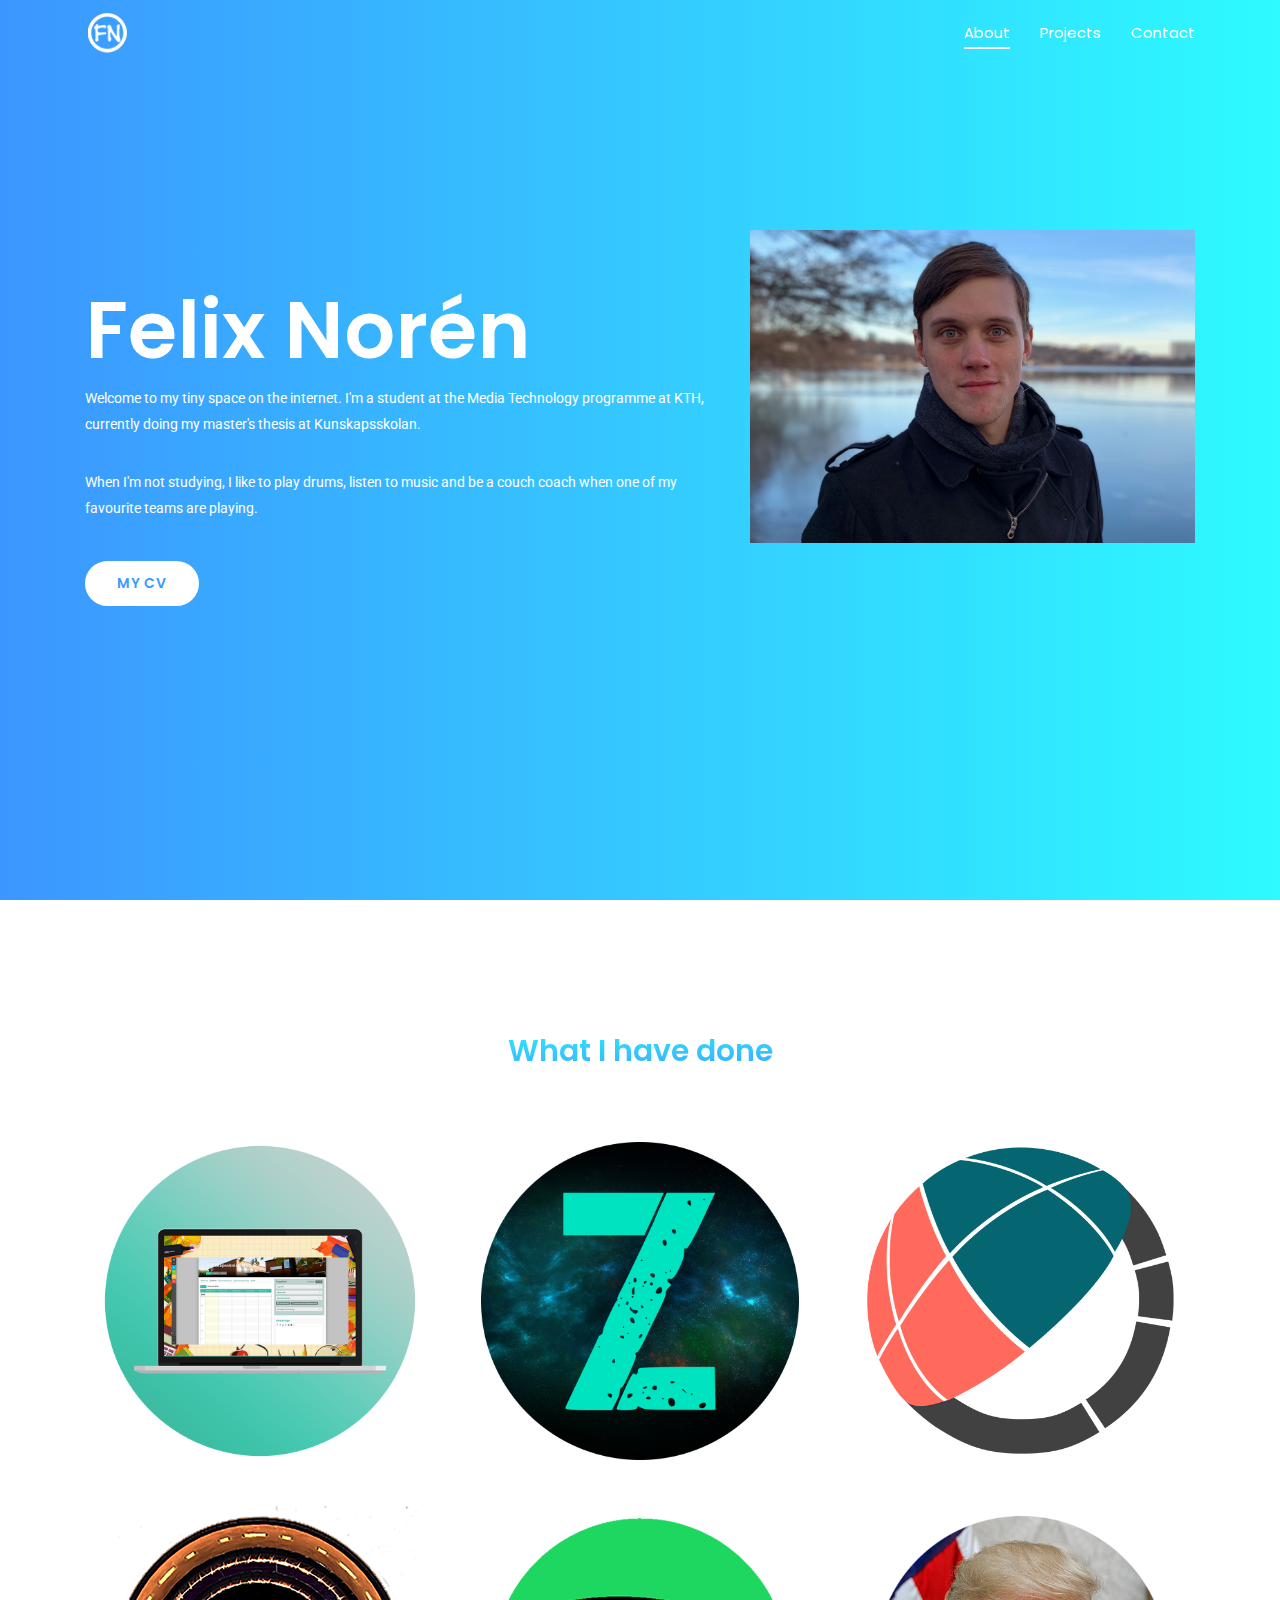
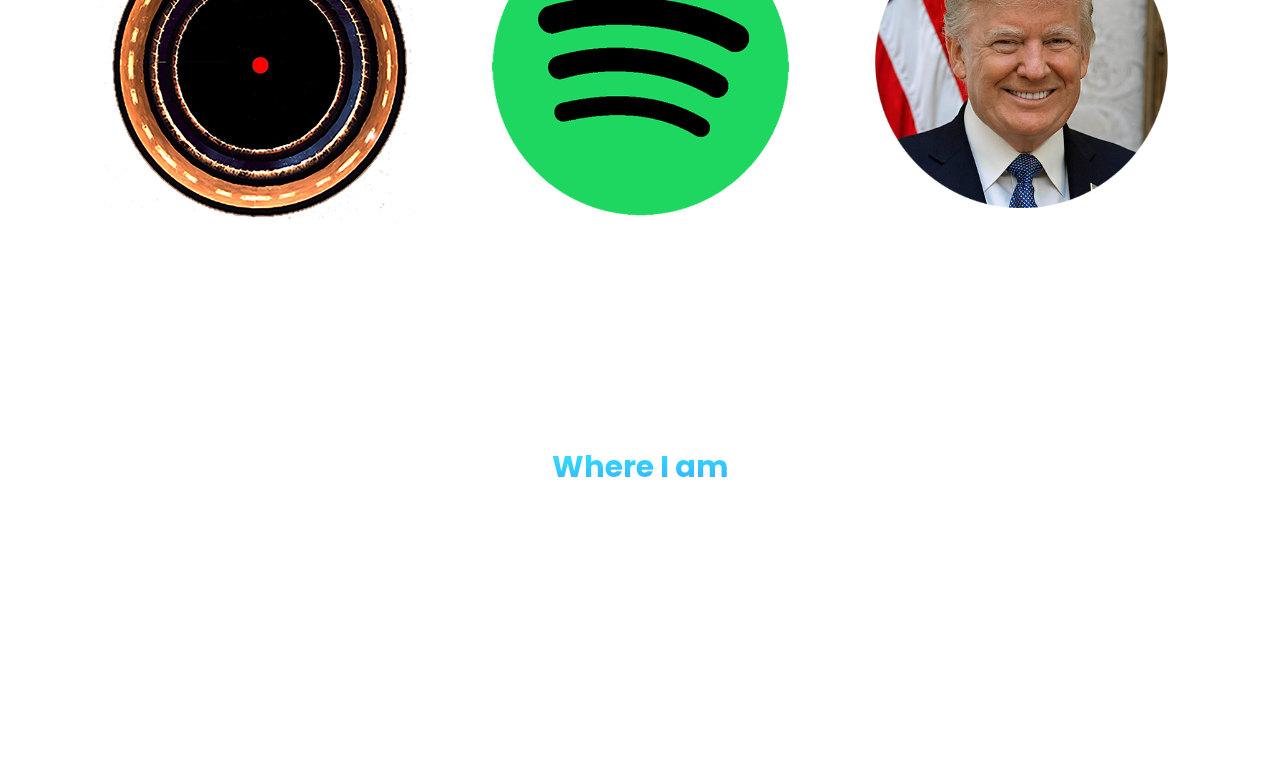
==== commit f19d34a6: "Some design changes" ====
--- a/index.html
+++ b/index.html
@@ -55,7 +55,7 @@
         <div class="row space-100">
           <div class="col-lg-7 col-md-12 col-xs-12">
             <div class="contents">
-              <h2 class="head-title">Felix Norén
+              <h2 class="head-title">Felix Norén</h2>
               <p>Welcome to my tiny space on the internet. I'm a student at the Media Technology programme at KTH, currently doing my master's thesis at Kunskapsskolan.</p>
               <p class="space">When I'm not studying, I like to play drums, listen to music and be a couch coach when one of my favourite teams are playing.</p>
               <div class="header-button">
@@ -82,6 +82,7 @@
         </div>
         <div class="row">
           <div class="col-lg-4 col-md-6 col-xs-12">
+            <a class="nav-link page-scroll" href="#details">
             <div class="single-project" box="smartlog">
               <div class="project-thumb">
                 <img src="img/project/smartlog.png" alt="">
@@ -90,9 +91,10 @@
                 <h4 class="project-title">Smartlog</h4>
                 <p>December 2018</p>
               </div>
-            </div>
-          </div>
-          <div class="col-lg-4 col-md-6 col-xs-12">
+            </div></a>
+          </div>
+          <div class="col-lg-4 col-md-6 col-xs-12">
+              <a class="nav-link page-scroll" href="#details">
               <div class="single-project" box="zephyrus">
               <div class="project-thumb">
                 <img src="img/project/zephyrus.png" alt="">
@@ -101,9 +103,10 @@
                   <h4 class="project-title">Zephyrus</h4>
                   <p>December 2018</p>
               </div>
-            </div>
-          </div>
-          <div class="col-lg-4 col-md-6 col-xs-12">
+            </div></a>
+          </div>
+          <div class="col-lg-4 col-md-6 col-xs-12">
+              <a class="nav-link page-scroll" href="#details">
               <div class="single-project" box="missionemission">
               <div class="project-thumb">
                 <img src="img/project/missionemission.png" alt="">
@@ -114,10 +117,11 @@
                   <p>March 2018</p>
                 </div>
               </div>
-            </div>
-          </div>
-          <div class="col-lg-4 col-md-6 col-xs-12">
-              <div class="single-project" box="univrse">
+            </div></a>
+          </div>
+          <div class="col-lg-4 col-md-6 col-xs-12">
+              <a class="nav-link page-scroll" href="#details">
+                <div class="single-project" box="univrse">
                 <div class="project-thumb">
                   <img src="img/project/univrse.png" alt="">
                 </div>
@@ -127,10 +131,11 @@
                     <p>January 2018</p>
                   </div>
                 </div>
-              </div>
-            </div>
-          <div class="col-lg-4 col-md-6 col-xs-12">
-              <div class="single-project" box="spotify">
+              </div></a>
+            </div>
+          <div class="col-lg-4 col-md-6 col-xs-12">
+              <a class="nav-link page-scroll" href="#details">
+                <div class="single-project" box="spotify">
               <div class="project-thumb">
                 <img src="img/project/spotify.png" alt="">
               </div>
@@ -138,10 +143,11 @@
                 <h4 class="project-title">Spotify Groups</h4>
                 <p>October 2017</p>
               </div>
-            </div>
-          </div>
-          <div class="col-lg-4 col-md-6 col-xs-12">
-            <div class="single-project" box="trump">              
+            </div></a>
+          </div>
+          <div class="col-lg-4 col-md-6 col-xs-12">
+              <a class="nav-link page-scroll" href="#details">
+              <div class="single-project" box="trump">              
               <div class="project-thumb">
                 <img src="img/project/trump.png" alt="">
               </div>
@@ -149,7 +155,7 @@
                 <h4 class="project-title">Trump or Dump</h4>
                 <p>March 2017</p>
               </div>
-            </div>
+            </div></a>
           </div>
         </div>
       </div>
@@ -157,7 +163,7 @@
 
 
     <!-- project section End -->
-    <section>
+    <section id="details">
       <div class="container">
         <div class="row">
           <div class="col-lg-12">
--- a/css/main.css
+++ b/css/main.css
@@ -628,6 +628,7 @@
      color: #fff;
      overflow: hidden;
      position: relative;
+     height: 100vh;
    }
    
    .hero-area .overlay {
@@ -642,12 +643,12 @@
    }
    
    .hero-area .contents {
-     padding: 160px 0 140px;
+     padding: 300px 0 140px;
    }
    
    .hero-area .contents h2 {
      color: #fff;
-     font-size: 42px;
+     font-size: 80px;
      font-weight: 600;
      line-height: 60px;
      margin-bottom: 25px;
@@ -671,7 +672,7 @@
    }
    
    .hero-area .intro-img {
-     padding: 148px 0 0px;
+     padding: 230px 0 0px;
    }
    
    .hero-area .intro-img img {
@@ -706,7 +707,7 @@
    
    .hero-area-2 .contents h2 {
      color: #fff;
-     font-size: 42px;
+     font-size: 600px;
      line-height: 60px;
      margin-bottom: 25px;
      font-weight: 600;
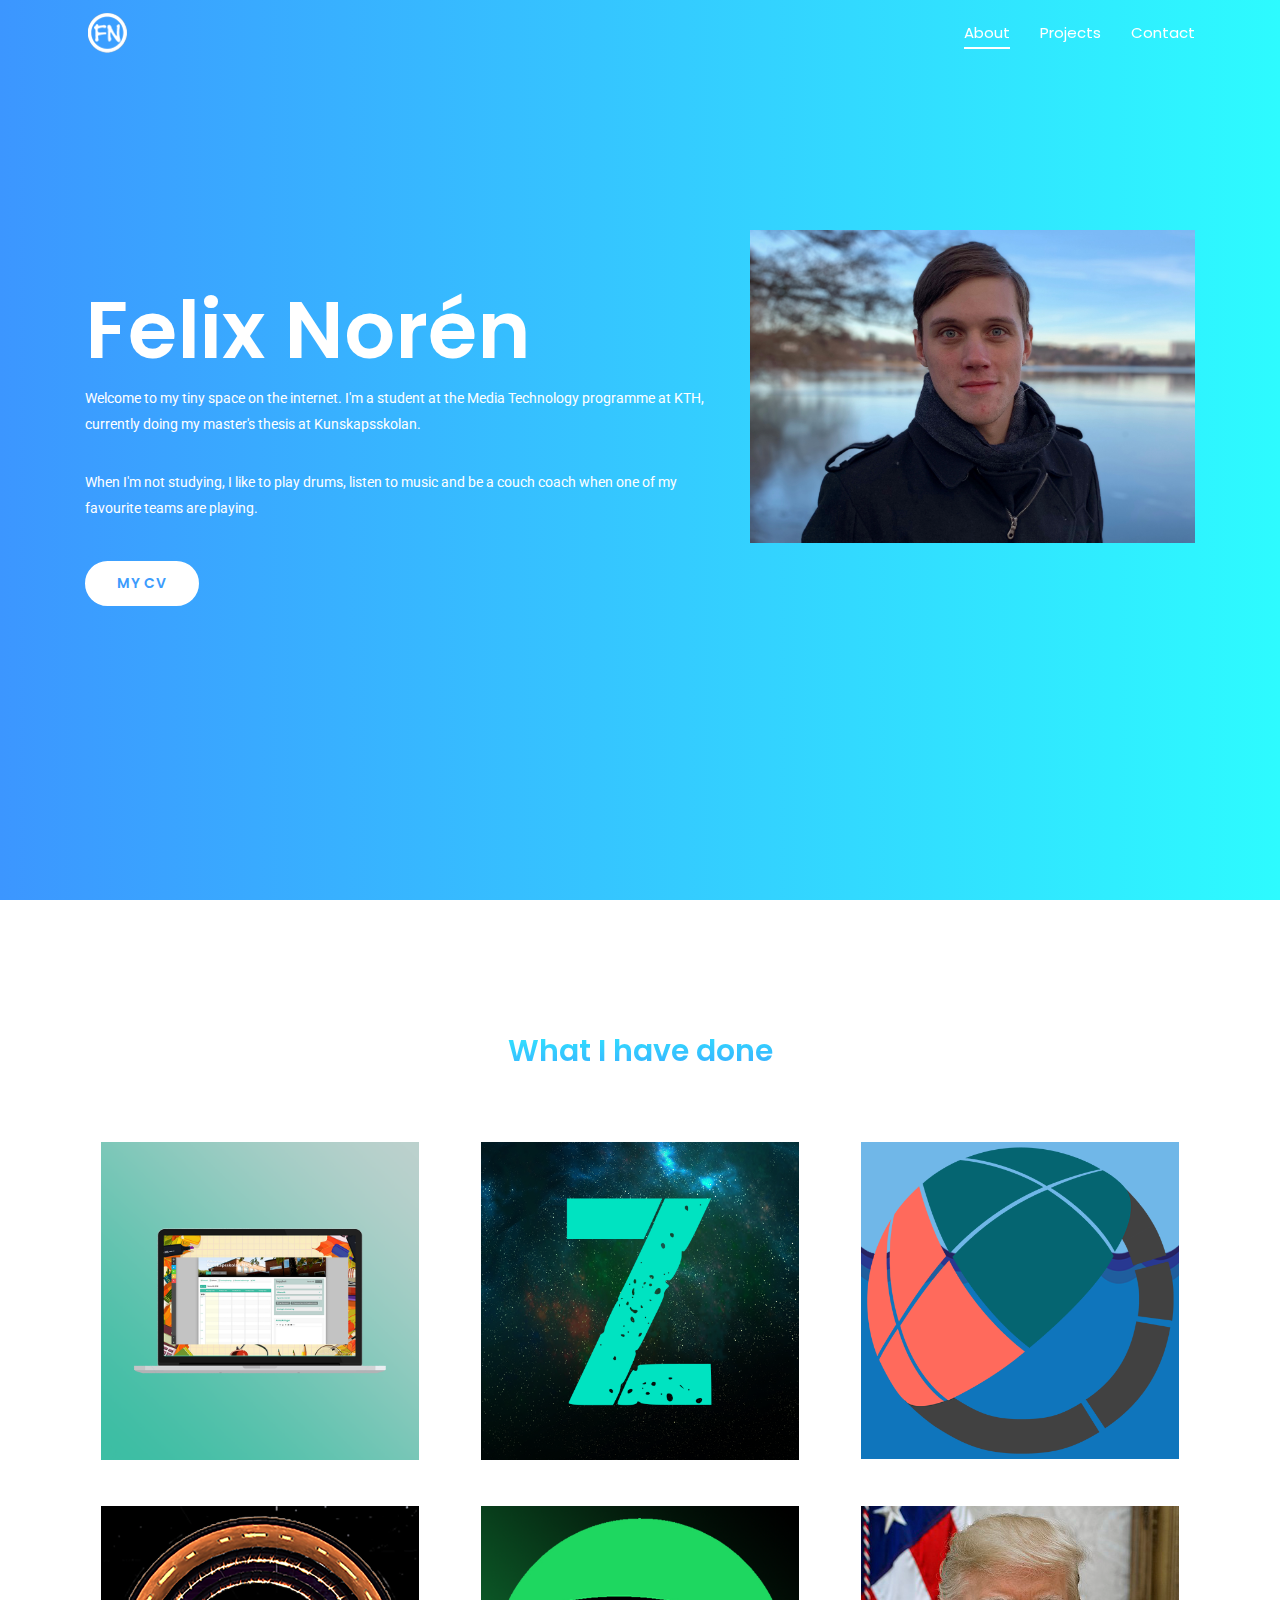
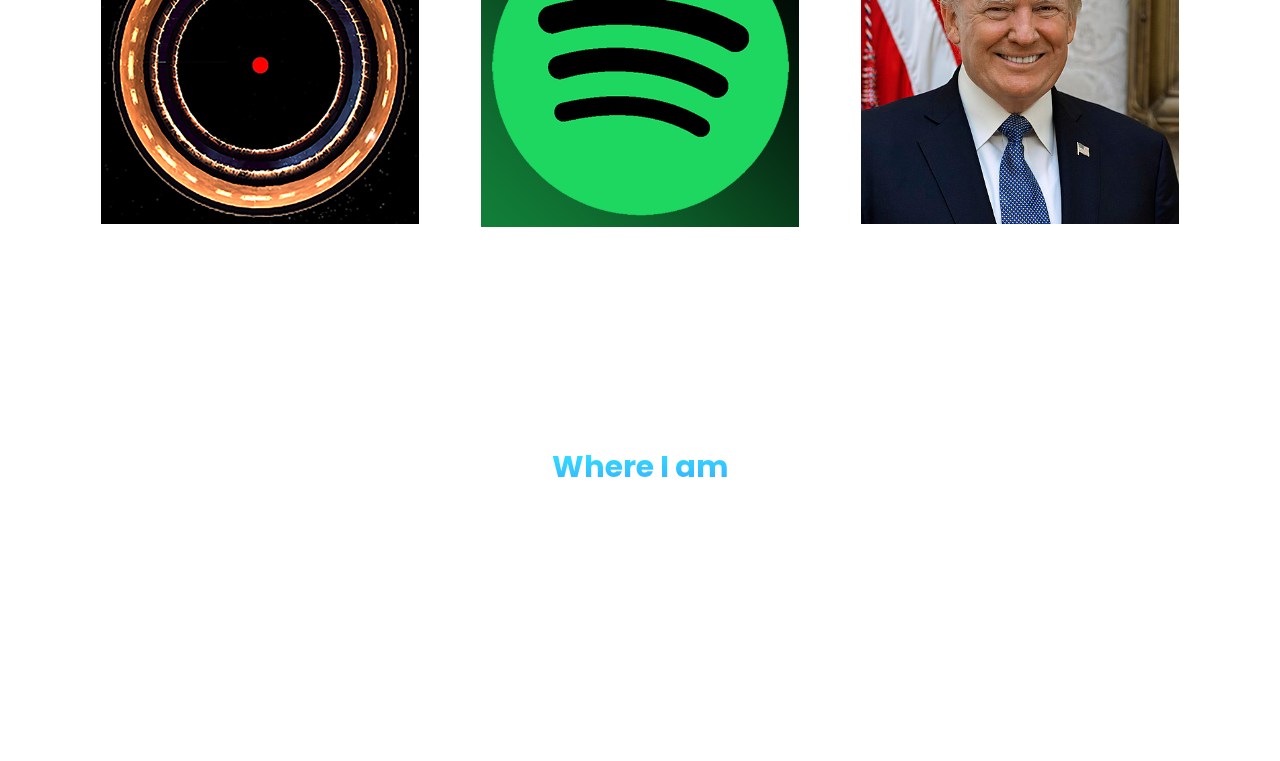
==== commit 03421fcc: "Improvments" ====
--- a/index.html
+++ b/index.html
@@ -149,7 +149,7 @@
               <a class="nav-link page-scroll" href="#details">
               <div class="single-project" box="trump">              
               <div class="project-thumb">
-                <img src="img/project/trump.png" alt="">
+                <img src="img/project/trump.jpg" alt="">
               </div>
               <div class="project-details">
                 <h4 class="project-title">Trump or Dump</h4>
@@ -200,6 +200,10 @@
             <a href="https://fnoren17.github.io/infovis18/" class="btn btn-common" target="_blank">View the visualization</a>
             <a href="https://github.com/fnoren17/infovis18" class="btn btn-common" target="_blank">View it on Github</a>
         </div>
+        <div class="embed-responsive embed-responsive-16by9">
+          <iframe src="https://drive.google.com/file/d/1DxvBZmVOeMSn19DB6YYvffAmQ6iYD3Af/preview"></iframe>
+        </div>        
+
         <div class="row">
             <p>In this project, CO<sub>2</sub> emissions that stem from nautical exports from Brazil in 2014 are visualized. The user can explore where the exports are shipped and which countries import what products from Brazil. Most importantly, the visualization displays how much carbon dioxide is emitted for each of the product categories.</p>
                 
@@ -209,7 +213,10 @@
     <div id="univrse" class="more-details">
       <div class="section-header">
           <h2 class="section-title">UniVRse</h2>
-          <a href="https://drive.google.com/file/d/1n_AgBUfXWZzdrXyPNmazps7hNAHGIyzT/preview" class="btn btn-common" target="_blank">Watch the trailer</a>
+          <div class="embed-responsive embed-responsive-16by9">
+            <iframe class="embed-responsive-item" src="https://drive.google.com/file/d/1n_AgBUfXWZzdrXyPNmazps7hNAHGIyzT/preview" allowfullscreen></iframe>
+          </div>
+         <!-- <a href="https://drive.google.com/file/d/1n_AgBUfXWZzdrXyPNmazps7hNAHGIyzT/preview" class="btn btn-common" target="_blank">Watch the trailer</a>-->
       </div>
       <div class="row">
           <p>This was used in a study where we evaluated controller based steering or head movement based steering of the ship that is the best considering efficiency and effectiveness in a VR environment. Using the head to steer was better regarding these two things and it caused less motion sickness than steering with the controller.</p>
@@ -221,7 +228,10 @@
   <div id="spotify" class="more-details">
     <div class="section-header">
         <h2 class="section-title">Spotify Groups</h2>
-        <a href="https://drive.google.com/file/d/0B-VclfSgEPNDX3p6VGoydHpmT3M/view" class="btn btn-common" target="_blank">Watch the trailer</a>
+        <div class="embed-responsive embed-responsive-16by9">
+          <iframe class="embed-responsive-item" src="https://drive.google.com/file/d/0B-VclfSgEPNDX3p6VGoydHpmT3M/preview" allowfullscreen></iframe>
+        </div>
+        <!--<a href="https://drive.google.com/file/d/0B-VclfSgEPNDX3p6VGoydHpmT3M/view" class="btn btn-common" target="_blank">Watch the trailer</a>-->
     </div>
     <div class="row">
         <p>In this project, the goal was to make a high fidelity prototype, and not a fully functional product. We decided to add a group feature to Spotify, where you can share your music in a more private way. We also added a party function, where you can add songs to the play queue without being the one who actually plays the music. The prototype is made with JustInMind.</p>
@@ -259,12 +269,12 @@
         </div>
         <div class="row">
           <div class="col-lg-4 col-md-6 col-xs-12">
-            <a href="mailto:mr@felixnoren.se" class="black">
+            <a href="mailto:fnoren17@gmail.com" class="black">
               <div class="services-item wow fadeInDown" data-wow-delay="0.2s">
                 <div class="icon">
                   <i class="lni-envelope"></i>
                 </div>
-                <h4>  mr@felixnoren.se </h4>
+                <h4>  fnoren17@gmail.com </h4>
               </div>
             </a>
           </div>
--- a/css/main.css
+++ b/css/main.css
@@ -1260,13 +1260,13 @@
   
   .project-details{
     width: 100%;
-    height:100px;
+    height:150px;
     background-color: rgba(83,83,83,1);
     position: absolute;
     left:0px;
     bottom:0px;
     transition: .5s;
-    transform: translateY(100px);
+    transform: translateY(150px);
     /* transform: translateY(0px); */
     box-sizing: border-box;
     padding: 25px 20px 20px 20px;
